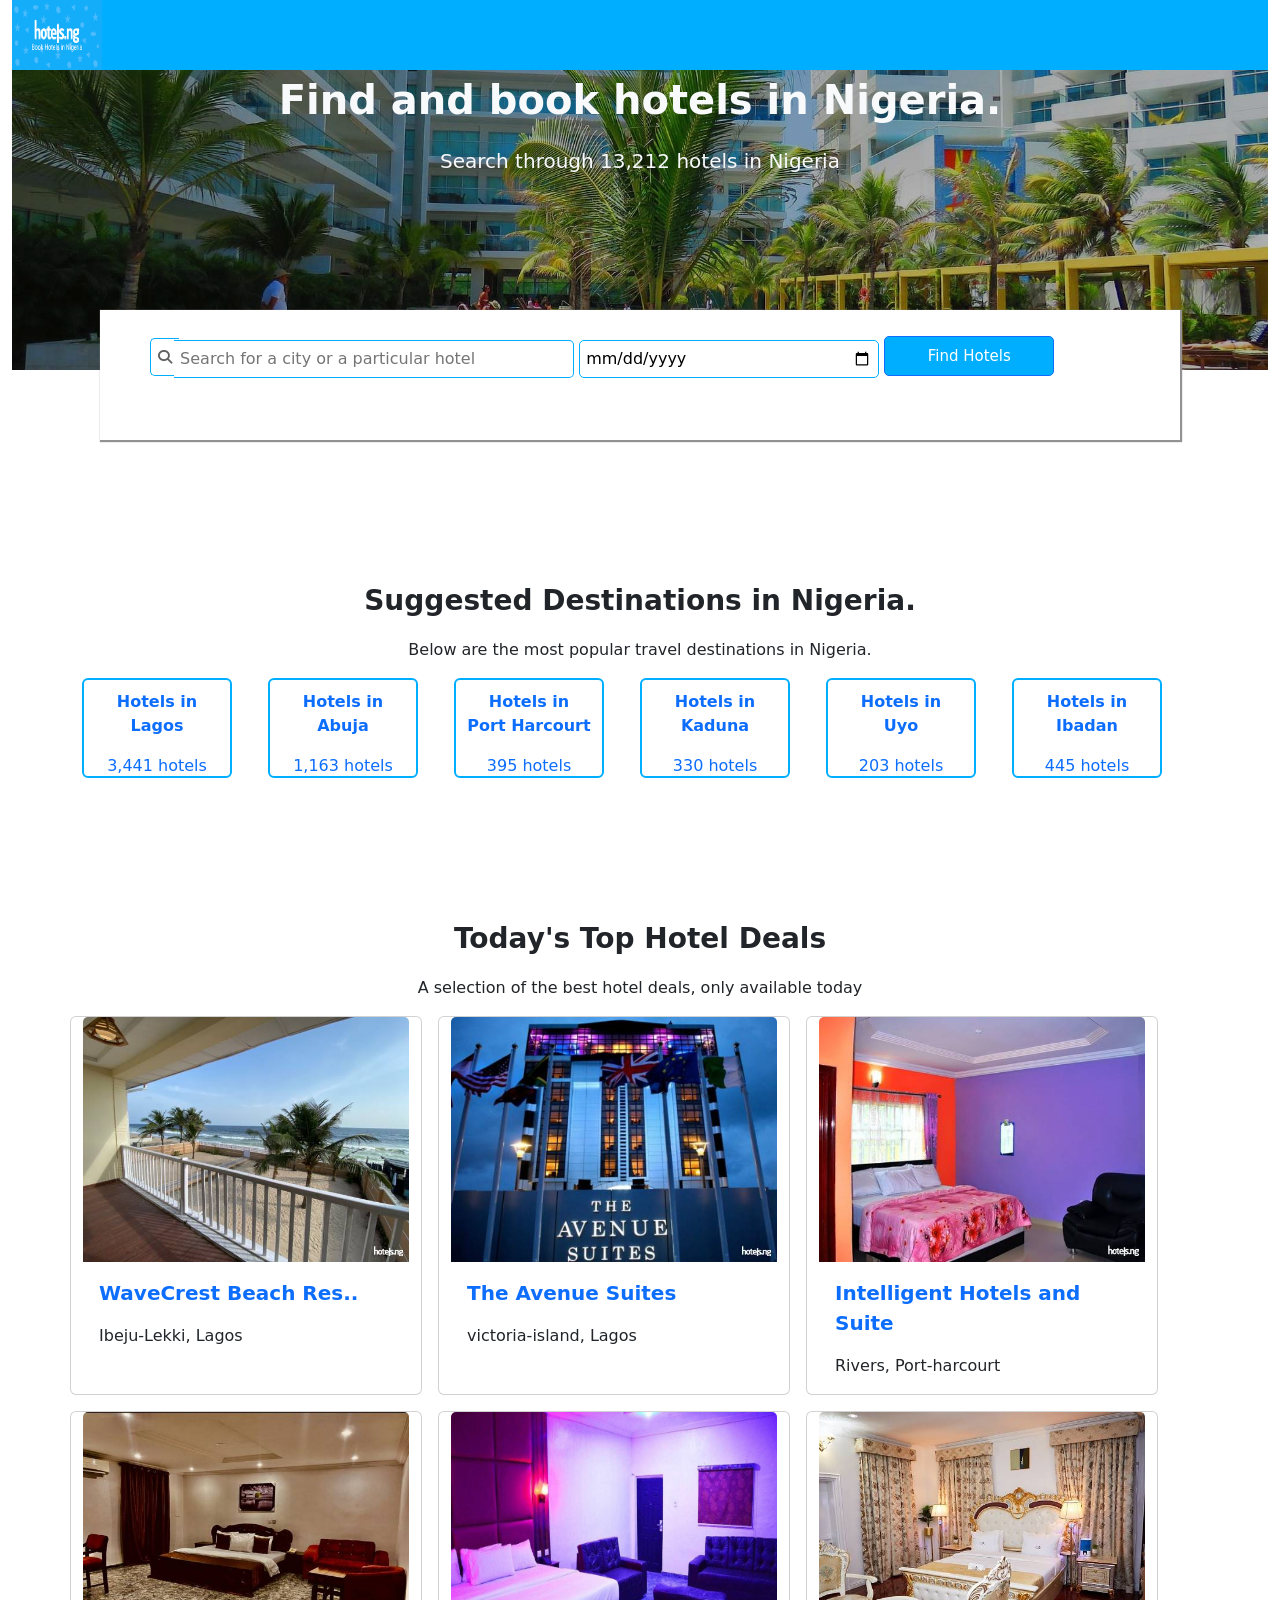
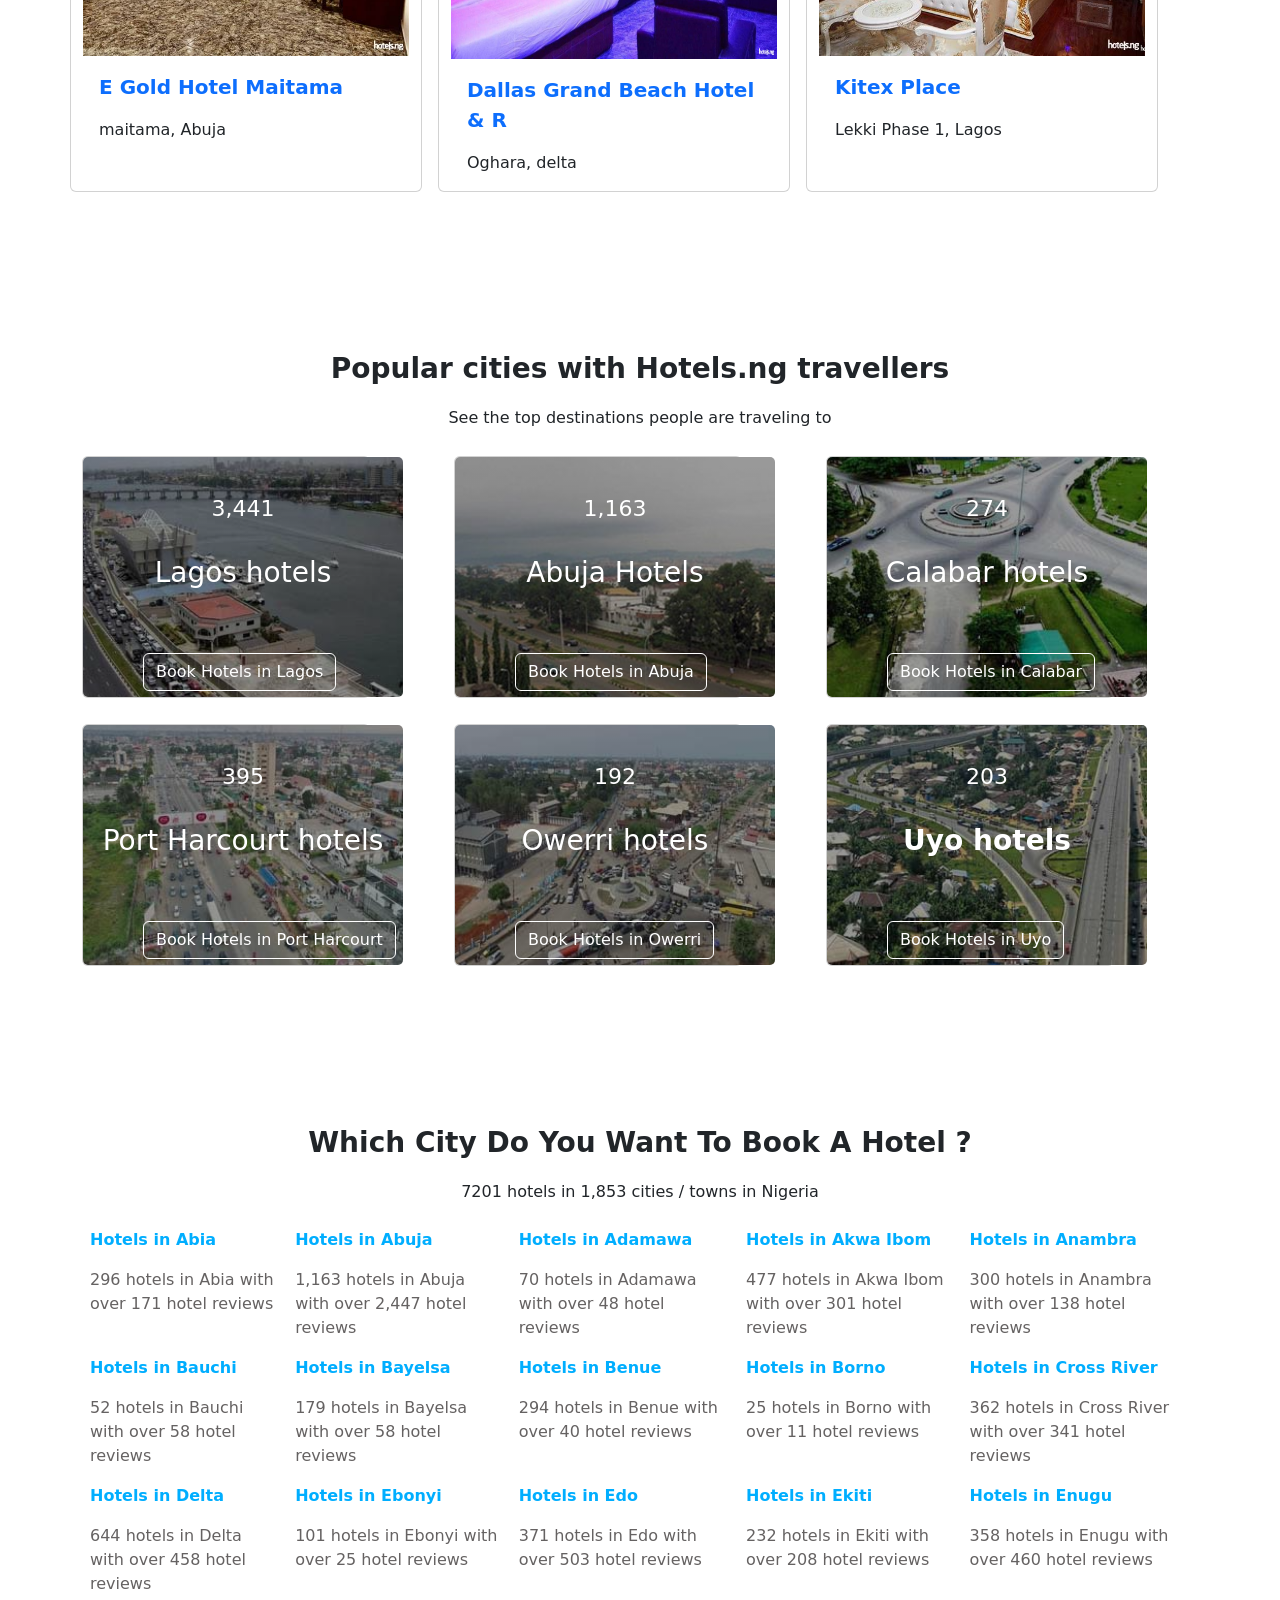
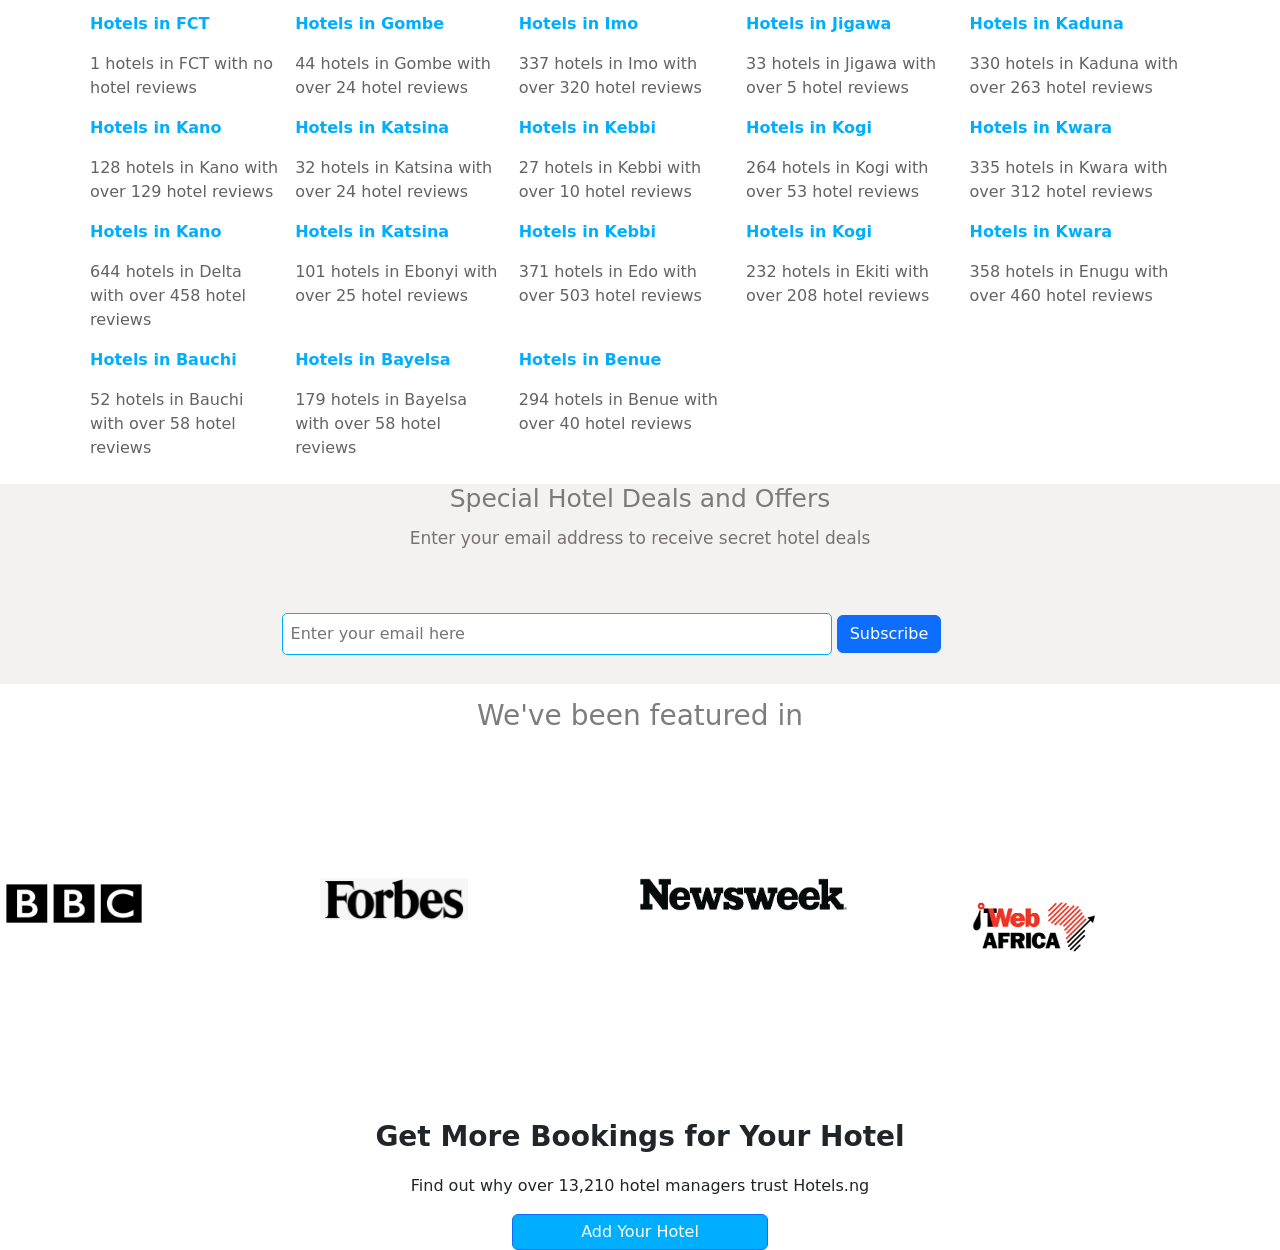
==== index.html @ e6b62a47 "change" ====
<!DOCTYPE html>
<html lang="en">

<head>
    <meta charset="UTF-8">
    <meta name="viewport" content="width=device-width, initial-scale=1.0">
    <title>Hotel-naija</title>
    <link rel="stylesheet" href="./bookstrap/css/bootstrap.css">
    <link rel="stylesheet" href="./bookstrap/css/bootstrap.min.css">
    <link rel="stylesheet" href="./fontawesome/css/all.css">
    <link rel="stylesheet" href="./css/hotel-ng.css">
</head>
<style>
    .stage-1 {
        background: linear-gradient(rgba(0, 0, 0, 0.3), rgba(0, 0, 0, 0.3)), url('img/hotel1.jpg');
        background-position: center;
        background-size: cover;
        width: 100%;
        height: 300px;

    }


    .sixpic {
        background: linear-gradient(rgba(0, 0, 0, 0.4), rgba(0, 0, 0, 0.4)), url(img/hotel.ng7.jpg);
        background-position: center;
        background-size: cover;
        height: 240px;
        width: 320px;
        border-radius: 5px;

    }

    .sixpic1 {
        background: linear-gradient(rgba(0, 0, 0, 0.4), rgba(0, 0, 0, 0.4)), url(img/hotel.ng8.jpg);
        background-position: center;
        background-size: cover;
        height: 240px;
        width: 320px;
        border-radius: 5px;
    }

    .sixpic2 {
        background: linear-gradient(rgba(0, 0, 0, 0.4), rgba(0, 0, 0, 0.4)), url(img/hotel.ng9.jpg);
        background-position: center;
        background-size: cover;
        height: 240px;
        width: 320px;
        border-radius: 5px;
    }

    .sixpic3 {
        background: linear-gradient(rgba(0, 0, 0, 0.4), rgba(0, 0, 0, 0.4)), url(img/hotel.ng10.jpg);
        background-position: center;
        background-size: cover;
        height: 240px;
        width: 320px;
        border-radius: 5px;
    }

    .sixpic4 {
        background: linear-gradient(rgba(0, 0, 0, 0.4), rgba(0, 0, 0, 0.4)), url(img/hotel.ng11.jpg);
        background-position: center;
        background-size: cover;
        height: 240px;
        width: 320px;
        border-radius: 5px;
    }

    .sixpic5 {
        background: linear-gradient(rgba(0, 0, 0, 0.4), rgba(0, 0, 0, 0.4)), url(img/hotel.ng12.jpg);
        background-position: center;
        background-size: cover;
        height: 240px;
        width: 320px;
        border-radius: 5px;

    }

    header {
        display: flex;
        justify-content: space-between;
        align-content: center;
        /* align-items: center; */
        background: #00AEFF;
        height: 70px;
        padding: 0;
    }

    .logo-section {
        display: inline-flex;
        align-items: center;
        justify-content: space-between;
        gap: 630px;
    }

    .logo-whatsapp ul li {

        list-style: none;
        
        
    }


    /* .horrizotal-line {
        border-bottom: 4px solid #00AEFF;
        width: 40px;
        margin-bottom: 20px;
        margin-left: 530px;
    }
    .horrizotal-line1{
        border-bottom: 4px solid #00AEFF;
        width: 40px;
        margin-bottom: 20px;
        margin-left: 580px; 
    }
     */
</style>

<body>
    <div class="container-fluid">
        <header>
            <div class="logo-section">
                <div class="logo">
                    <img src="img/hotel-ng-logo1.png" alt="" width="90px" height="70px">
                </div>

                <!-- <div class="logo-whatsapp">
                    <ul>
                        <li><a href="https://api.whatsapp.com"><i
                                    class="fa-brands fa-whatsapp fa-2x" style="color: #0d7f05;"></i></a></li>
                    </ul>
                </div> -->

            </div>


        </header>

        <section class="page1">

            <div class="stage-1">

                <p class="fs-1 text-center text-light fw-bold">Find and book hotels in Nigeria.</p>
                <p class="fs-5 text-center text-light">Search through 13,212 hotels in Nigeria</p>


            </div>





    </div>

    <div class="cover-form">
        <form action="">
            <button class="btn btn-light btn-sm"><i class="fa fa-search" style="color: #626060;"></i></button>
            <input type="text" name="Search for a city or a particular hotel" placeholder="Search for a city or a particular hotel" title="please fill out this field">
            <input type="date" value="calender">
            <button class="btn btn-primary btn-lg prime">Find Hotels</button>


        </form>
    </div>
    <div class="container">

        <p class="fs-3 text-center text-lg pt fw-bold">Suggested Destinations in Nigeria.</p>
        <p class="text-center text-sm ">Below are the most popular travel destinations in Nigeria.</p>
        <div class="horrizotal-line"></div>
        <div class="row">
            <div class="col-md-2">
                <button type="button" class="btn btn-outline-primary bit-box">
                    <p class="fw-bold">Hotels in<br>
                        Lagos</p>
                    <p class="">3,441 hotels</p>
                </button>
            </div>


            <div class="col-md-2">
                <button type="button" class="btn btn-outline-primary bit-box">
                    <p class="fw-bold">Hotels in<br>
                        Abuja</p>
                    1,163 hotels
                </button>
            </div>



            <div class="col-md-2">
                <a href="https://www.facebook.com" target="_blank">
                    <button type="button" class="btn btn-outline-primary bit-box">
                        <p class="fw-bold">Hotels in<br>
                            Port Harcourt</p>395 hotels
                    </button>
                </a>
            </div>




            <div class="col-md-2">
                <button type="button" class="btn btn-outline-primary bit-box">
                    <p class="fw-bold">Hotels in<br>
                        Kaduna</p>330 hotels
                </button>
            </div>



            <div class="col-md-2">
                <button type="button" class="btn btn-outline-primary bit-box">
                    <p class="fw-bold">Hotels in<br>
                        Uyo</p>203 hotels
                </button>
            </div>



            <div class="col-md-2">
                <button type="button" class="btn btn-outline-primary bit-box">
                    <p class="fw-bold">Hotels in<br>
                        Ibadan</p>445 hotels
                </button>
            </div>
        </div>

        <p class="fs-3 text-center text-lg pt fw-bold">Today's Top Hotel Deals</p>
        <p class="text-center text-sm ">A selection of the best hotel deals, only available today</p>

        <div class="horrizotal-line"></div>
        <div class="row">
            <div class="card" style="width: 22rem;">
                <img src="img/hotel.ng1.jpg" class="card-img-top" alt="...">
                <div class="card-body">
                    <p class="fs-5 card-text text-primary fw-bold">WaveCrest Beach Res..</p>
                    <p class=" card-text">Ibeju-Lekki, Lagos</p>
                </div>
            </div>

            <div class="card" style="width: 22rem;">
                <img src="img/hotel.ng2.jpg" class="card-img-top" alt="...">
                <div class="card-body">
                    <p class="fs-5 card-text text-primary fw-bold">The Avenue Suites</p>
                    <p class=" card-text">victoria-island, Lagos</p>
                </div>
            </div>

            <div class="card" style="width: 22rem;">
                <img src="img/hotel.ng3.jpg" class="card-img-top" alt="...">
                <div class="card-body">
                    <p class="fs-5 card-text text-primary fw-bold">Intelligent Hotels and Suite</p>
                    <p class=" card-text">Rivers, Port-harcourt</p>
                </div>
            </div>

            <div class="card" style="width: 22rem;">
                <img src="img/hotel.ng4.jpg" class="card-img-top" alt="...">
                <div class="card-body">
                    <p class="fs-5 card-text text-primary fw-bold">E Gold Hotel Maitama</p>
                    <p class=" card-text">maitama, Abuja</p>
                </div>
            </div>

            <div class="card" style="width: 22rem;">
                <img src="img/hotel.ng5.jpg" class="card-img-top" alt="..." height="247px">
                <div class="card-body">
                    <p class="fs-5 card-text text-primary fw-bold">Dallas Grand Beach Hotel & R</p>
                    <p class=" card-text">Oghara, delta</p>
                </div>
            </div>

            <div class="card" style="width: 22rem;">
                <img src="img/hotel.ng6.jpg" class="card-img-top" alt="...">
                <div class="card-body">
                    <p class="fs-5 card-text text-primary fw-bold">Kitex Place</p>
                    <p class=" card-text">Lekki Phase 1, Lagos</p>
                </div>
            </div>
        </div>
    </div>
    <p class="fs-3 text-center text-lg pt fw-bold">Popular cities with Hotels.ng travellers</p>
    <p class="text-center text-sm">See the top destinations people are traveling to </p>

    <div class="horrizotal-line1"></div>
    <div class="container">
        <div class="row">


            <div class="col-md-4">
                <div class="card" style="width: 18rem;">
                    <div class="sixpic">
                        <p class="inside-text">3,441</p>
                        <h3 class="text-header">Lagos hotels</h3>
                        <button type="button" class="btn btn-outline-primary pattern-btn">Book Hotels in Lagos</button>
                    </div>

                </div>
            </div>
            <div class="col-md-4">
                <div class="card" style="width: 18rem;">
                    <div class="sixpic1">
                        <p class="inside-text">1,163</p>
                        <h3 class="text-header">Abuja Hotels</h3>
                        <button type="button" class="btn btn-outline-primary pattern-btn">Book Hotels in Abuja</button>
                    </div>

                </div>
            </div>
            <div class="col-md-4">
                <div class="card" style="width: 18rem;">
                    <div class="sixpic2">
                        <p class="inside-text">274</p>
                        <h3 class="text-header">Calabar hotels</h3>
                        <button type="button" class="btn btn-outline-primary pattern-btn">Book Hotels in
                            Calabar</button>
                    </div>
                </div>
            </div>




            <div class="col-md-4">
                <div class="card" style="width: 18rem;">
                    <div class="sixpic3">
                        <p class="inside-text">395</p>
                        <h3 class="text-header">Port Harcourt hotels</h3>
                        <button type="button" class="btn btn-outline-primary pattern-btn">Book Hotels in Port
                            Harcourt</button>
                    </div>
                </div>
            </div>

            <div class="col-md-4">
                <div class="card" style="width: 18rem;">
                    <div class="sixpic4">
                        <p class="inside-text">192</p>
                        <h3 class="text-header">Owerri hotels</h3>
                        <button type="button" class="btn btn-outline-primary pattern-btn">Book Hotels in Owerri</button>
                    </div>
                </div>
            </div>

            <div class="col-md-4">
                <div class="card" style="width: 18rem;">
                    <div class="sixpic5">
                        <p class="inside-text">203</p>
                        <h3 class="text-header"><strong> Uyo hotels</strong></h3>
                        <button type="button" class="btn btn-outline-primary pattern-btn">Book Hotels in Uyo</button>
                    </div>

                </div>
            </div>
        </div>

        <p class="fs-3 text-center text-lg pt fw-bold">Which City Do You Want To Book A Hotel ?</p>
        <p class="text-center text-sm ">7201 hotels in 1,853 cities / towns in Nigeria</p>
        <div class="horrizotal-line"></div> 


        <div class="table-responsive">
            <table class="table table-bordered table-secondary table-hover">
                <thead>
                    <th>Hotels in Abia</th>
                    <th>Hotels in Abuja</th>
                    <th>Hotels in Adamawa</th>
                    <th>Hotels in Akwa Ibom</th>
                    <th>Hotels in Anambra</th>

                </thead>

                <tbody>
                    <tr>
                        <td>296 hotels in Abia with over 171 hotel reviews</td>
                        <td>1,163 hotels in Abuja with over 2,447 hotel reviews</td>
                        <td>70 hotels in Adamawa with over 48 hotel reviews</td>
                        <td>477 hotels in Akwa Ibom with over 301 hotel reviews</td>
                        <td>300 hotels in Anambra with over 138 hotel reviews</td>




                        <thead>
                            <th>Hotels in Bauchi</th>
                            <th>Hotels in Bayelsa</th>
                            <th>Hotels in Benue</th>
                            <th>Hotels in Borno</th>
                            <th>Hotels in Cross River</th>

                        </thead>

                <tbody>
                    <tr>
                        <td>52 hotels in Bauchi with over 58 hotel reviews</td>
                        <td>179 hotels in Bayelsa with over 58 hotel reviews</td>
                        <td>294 hotels in Benue with over 40 hotel reviews</td>
                        <td>25 hotels in Borno with over 11 hotel reviews</td>
                        <td>362 hotels in Cross River with over 341 hotel reviews</td>



                        <thead>
                            <th>Hotels in Delta</th>
                            <th>Hotels in Ebonyi</th>
                            <th>Hotels in Edo</th>
                            <th>Hotels in Ekiti</th>
                            <th>Hotels in Enugu</th>

                        </thead>

                <tbody>
                    <tr>
                        <td>644 hotels in Delta with over 458 hotel reviews</td>
                        <td>101 hotels in Ebonyi with over 25 hotel reviews</td>
                        <td>371 hotels in Edo with over 503 hotel reviews</td>
                        <td>232 hotels in Ekiti with over 208 hotel reviews</td>
                        <td>358 hotels in Enugu with over 460 hotel reviews</td>


                        <thead>
                            <th>Hotels in FCT</th>
                            <th>Hotels in Gombe</th>
                            <th>Hotels in Imo</th>
                            <th>Hotels in Jigawa</th>
                            <th>Hotels in Kaduna</th>

                        </thead>

                <tbody>
                    <tr>
                        <td>1 hotels in FCT with no hotel reviews</td>
                        <td>44 hotels in Gombe with over 24 hotel reviews</td>
                        <td>337 hotels in Imo with over 320 hotel reviews</td>
                        <td>33 hotels in Jigawa with over 5 hotel reviews</td>
                        <td>330 hotels in Kaduna with over 263 hotel reviews</td>


                        <thead>
                            <th>Hotels in Kano</th>
                            <th>Hotels in Katsina</th>
                            <th>Hotels in Kebbi</th>
                            <th>Hotels in Kogi</th>
                            <th>Hotels in Kwara</th>

                        </thead>

                <tbody>
                    <tr>
                        <td>128 hotels in Kano with over 129 hotel reviews</td>
                        <td>32 hotels in Katsina with over 24 hotel reviews</td>
                        <td>27 hotels in Kebbi with over 10 hotel reviews</td>
                        <td>264 hotels in Kogi with over 53 hotel reviews</td>
                        <td>335 hotels in Kwara with over 312 hotel reviews</td>


                        <thead>
                            <th>Hotels in Kano</th>
                            <th>Hotels in Katsina</th>
                            <th>Hotels in Kebbi</th>
                            <th>Hotels in Kogi</th>
                            <th>Hotels in Kwara</th>

                        </thead>

                <tbody>
                    <tr>
                        <td>644 hotels in Delta with over 458 hotel reviews</td>
                        <td>101 hotels in Ebonyi with over 25 hotel reviews</td>
                        <td>371 hotels in Edo with over 503 hotel reviews</td>
                        <td>232 hotels in Ekiti with over 208 hotel reviews</td>
                        <td>358 hotels in Enugu with over 460 hotel reviews</td>




                        <thead>
                            <th>Hotels in Bauchi</th>
                            <th>Hotels in Bayelsa</th>
                            <th>Hotels in Benue</th>


                        </thead>

                <tbody>
                    <tr>
                        <td>52 hotels in Bauchi with over 58 hotel reviews</td>
                        <td>179 hotels in Bayelsa with over 58 hotel reviews</td>
                        <td>294 hotels in Benue with over 40 hotel reviews</td>

            </table>



        </div>

    </div>

    <div class="form-pattern">
        <h4 class="for-path">Special Hotel Deals and Offers</h4>
        <h6 class="after-path">Enter your email address to receive secret hotel deals</h6>
        <form action="">
            <div class="form-form">
                <input type="email" name="email" placeholder="Enter your email here">
                <button class="btn btn-primary">Subscribe</button>
            </div>
        </form>
    </div>
    
        <h3>We've been featured in</h3>
        <div class="horrizotal-line1"></div>
        <div class="row pic-wrap">

        <div class="col-md-3">
            <img src="img/bbc.png" alt="" width="50%">
        </div>


        <div class="col-md-3">
            <img src="img/forbe.png" alt="" width="50%">
        </div>


        <div class="col-md-3">
            <img src="img/newsweek.png" alt="" width="70%">
        </div>


        <div class="col-md-3">
            <img src="img/itweb africa.png" alt="" width="50%" class="itweb">
        </div>


    </div>

    <p class="fs-3 text-center text-lg pt fw-bold">Get More Bookings for Your Hotel</p>
    <p class="text-center text-sm ">Find out why over 13,210 hotel managers trust Hotels.ng</p>
    <button class="btn btn-primary btn-butt">Add Your Hotel</button>
    </div>

    </section>
    </div>
</body>

</html>
---- css/hotel-ng.css ----
*{
    margin: 0;
    padding: 0;
    box-sizing: border-box;
}
body{
    width: 100%;
}

.stage-1 {
    background: linear-gradient(rgba(0, 0, 0, 0.3), rgba(0, 0, 0, 0.3)), url('img/hotel1.jpg');
    background-position: center;
    background-size: cover;
    width: 100%;
    height: 300px;

}

.cover-form {
    background: white;
    position: sticky;
  
    /* position: -webkit-sticky; */
    top: 0;
    margin: 0 auto;
    margin-top:-60px;
    width: 1080px;
    height: 130px;
    box-shadow: 1px 1px 1px 1px rgb(147, 145, 145);
    z-index: 1;
  
}


input[type=text] {
    padding: 6px;
    width: 400px;
    /* border: 0px 1px 0 1px solid black; */
    outline: #00AEFF;
    ;
    margin-top: 30px;
    border-radius: 0px 5px 5px 0px;
    margin-left: -10px;
    border: 1px solid #00AEFF;
    border-left: none;


}

input[type=date] {
    padding: 6px;
    width: 300px;
    border: 1px solid #00AEFF;
    border-radius: 5px;

}

input[type=date]:focus {
    border-color: #00AEFF;
    outline: blue;
}

input:focus {
    border-color: #00AEFF;
    

}


.btn-light {
    padding: 7px;
    height: 37.5px;
    margin-left: 50px;
    margin-bottom: 5px;
    border: 1px solid #00AEFF;
    border-right: none;
    background: white;
    border-radius: 5px 0px 0px 5px;

}

.btn-light:focus {
    outline: #00AEFF;
    border-color: #00AEFF;
    ;
}

.prime {
    padding: 8px 12px;
    width: 170px;
    height: 40px;
    font-size: 15px;
    border-radius: 5px;
    background: #00AEFF;
    /* border: none; */
    margin-bottom: 7px;
}

.row {
    /* margin-top: 90px; */
    width: 100%;

}

.pt {
    margin-top: 140px;
   
    
}



.underline hr {

    border-bottom: 2px solid #00AEFF;
    width: 10px;


}

.bit-box {
    padding: 10px;
    width: 150px;
    height: 100px;
    border: 2px solid #00AEFF;
    ;
}

.card {
    justify-content: space-between;
    margin-bottom: 1rem;
    margin-right: 1rem;
    /* border-radius:none; */

}

.card img {
    width: 100%;
}

.card:hover {
    color: #00AEFF;
    ;
}

.card:hover img {
    opacity: 0.7;

}

.col-md-4 {
    margin-top: 10px;
   
}



hr {

    width: 1px;
    border-bottom: 2px solid #00AEFF;
    ;

}




.inside-text {
    text-align: center;
    color: white;
    font-size: 22px;
    margin-top: 35px;
    cursor: pointer;
}

.text-header {
    text-align: center;
    color: white;
    cursor: pointer;

}

.pattern-btn {
    /* display: none ; */
   
    margin-left: 60px;
    margin-top: 40px;
    border: 1px solid white;
    color: white;

}

.pic-button:hover{
    background:linear-gradient(rgba(0,0,0,0.5), rgba(0,0,0,0.5));
    width: 320px;
    /* height: 100px;  */
    /* margin-left: -2px; */
    /* padding: 20px; */
    
}

.pic-button:hover{

}

h6 {
    font-size: 14px;
    color: rgb(121, 114, 114);
}

.coverall a {
    text-decoration: none;

}

.coverall {
    margin-left: 170px;
    align-items: center;
}

/* .table{
    border: none;
    border-bottom: none;
    background: white;
} */
.table td {
    color: rgb(101, 98, 98);
    border: none;
    background: white;
    border-top: none;

}

.table tr {
    color: #00AEFF;
    border: none;
    margin-top: 50px;
    background: white;
}

.table tbody {
    background: white;
    border: none;
}

.table th {
    background: none;
    border: none;
    cursor: pointer;
}

.form-pattern {
    width: 0 1000px;
    background: rgba(237, 233, 233, 0.623);
    height: 200px;
    /* margin-bottom: 28%; */

}

.form-form input[type=email] {
    padding: 8px;
    width: 550px;
    margin-left: 22%;
    margin-top: 4%;
    outline: none;
    border: 1px solid #00AEFF;
    ;
    border-radius: 5px;
}


.for-path {
    font-size: 25px;
    text-align: center;
    color: rgb(123, 123, 123);
    margin-botton: 20px;
}

.after-path {
    text-align: center;
    line-height: 2rem;
    font-size: 17px;

}

.pic-wrap {
    margin-top: 80px;
}



.group-logoes{
  align-items: center; 
  justify-content: space-between; 
}

h3 {
    text-align: center;
    color: rgb(126, 125, 125);
    size: 25px;
    line-height: 4rem;

}

.pic-wrap hr {
    width: 10px;
    border-bottom: 2px solid #00AEFF;
    margin-left: 30%;
}

.pic-wrap img {
    margin-top: 50px;
    align-items: center;
}


.btn-butt {
    margin-left: 40%;
    padding: 5px;
    width: 20%;
    background: #00AEFF;
}






@media screen and (max-width: 480px) {
    body {
     margin: auto;
    }

    .cover-form {
        background: white;
        position: sticky;
      
        /* position: -webkit-sticky; */
        top: 0;
        margin: 0 auto;
        margin-top:-60px;
        width: 350px;
        height: 130px;
        box-shadow: 1px 1px 1px 1px rgb(147, 145, 145);
        z-index: 1;
      
    }
    
    
    input[type=text] {
        padding: 6px;
        width: 120px;
        /* border: 0px 1px 0 1px solid black; */
        outline: #00AEFF;
        ;
        margin-top: 30px;
        border-radius: 0px 5px 5px 0px;
        margin-left: -10px;
        border: 1px solid #00AEFF;
        border-left: none;
    
    
    }
    
    input[type=date] {
        padding: 6px;
        width: 120px;
        border: 1px solid #00AEFF;
        border-radius: 5px;
    
    }
    
    input[type=date]:focus {
        border-color: #00AEFF;
        outline: blue;
    }
    
    input:focus {
        border-color: #00AEFF;
        
    
    }

    .prime {
        padding: 10px;
        width: 90px;
        height: 35px;
        font-size: 12px;
        border-radius: 5px;
        background: #00AEFF;
        /* border: none; */
        margin-left: 50px;
        margin-bottom: 8px;
    }

    /* .horrizotal-line1{
        border-bottom: 4px solid #00AEFF;
        width: 40px;
        margin-bottom: 10px;
        margin-right: 10%;
       
    }

    .horrizotal-line {
        border-bottom: 4px solid #00AEFF;
        width: 40px;
        margin-bottom: 30px;
        margin-left: 10%;
    } */

    .form-form input[type=email] {
        padding: 8px;
        width: 200px;
        margin-left: 22%;
        margin-top: 4%;
        outline: none;
        border: 1px solid #00AEFF;
        ;
        border-radius: 5px;
    }
    
  }

/* .sixpic1:hover{
background-image:linear-gradient(rgba(0,0,0,0.5),rgba(0,0,0,0.5));
width: 320px;
} */
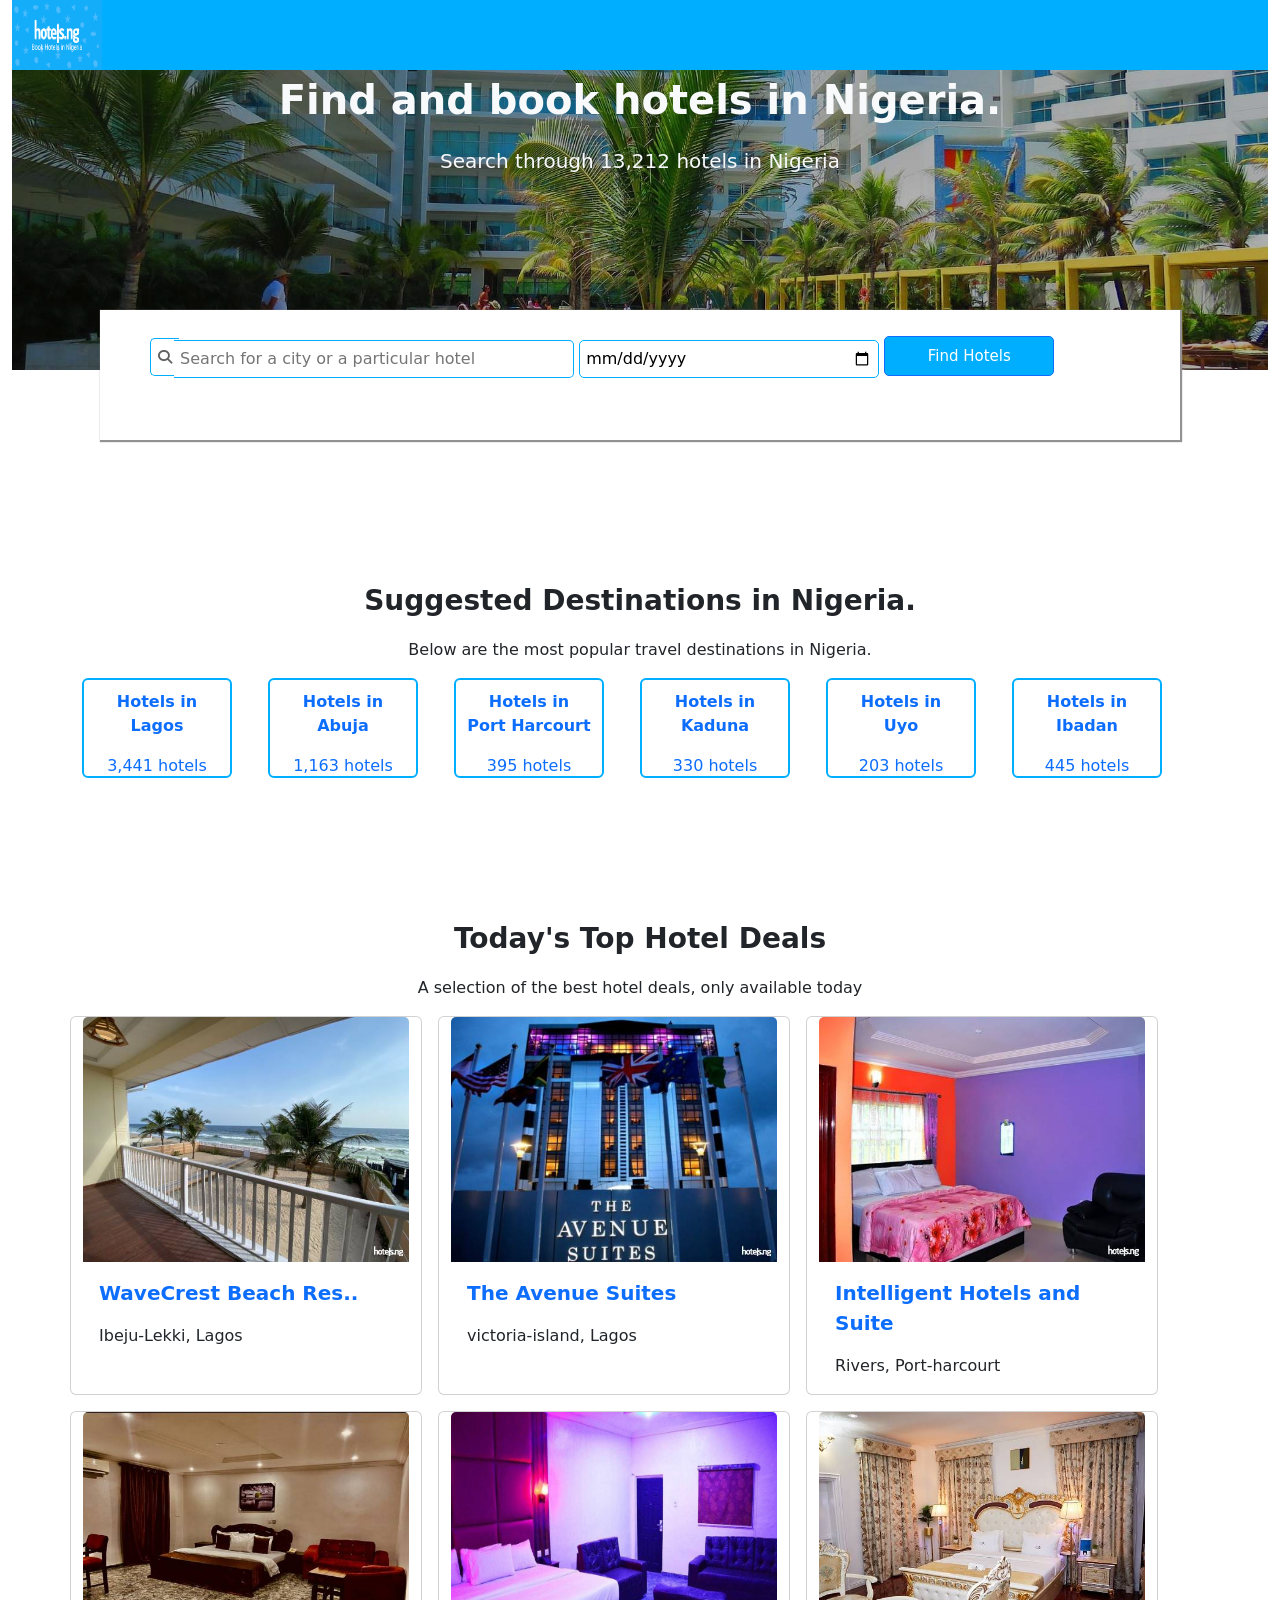
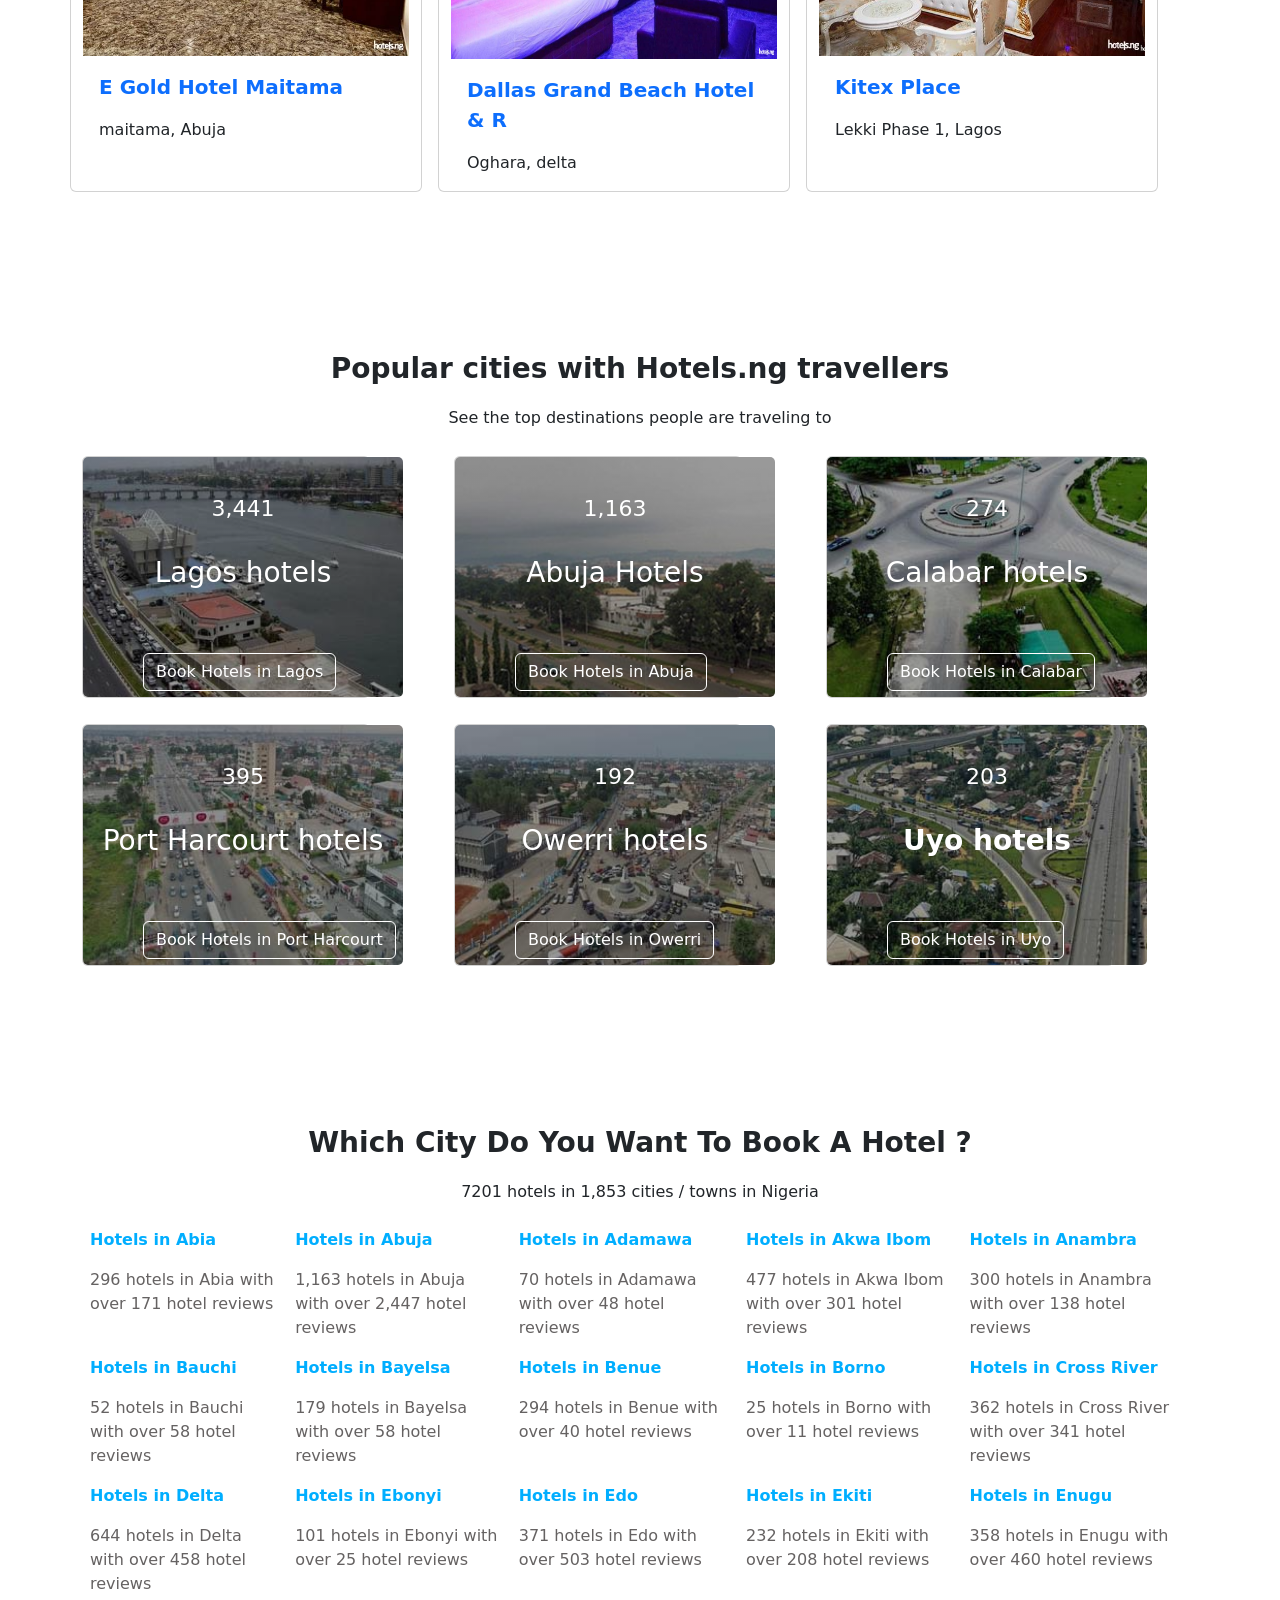
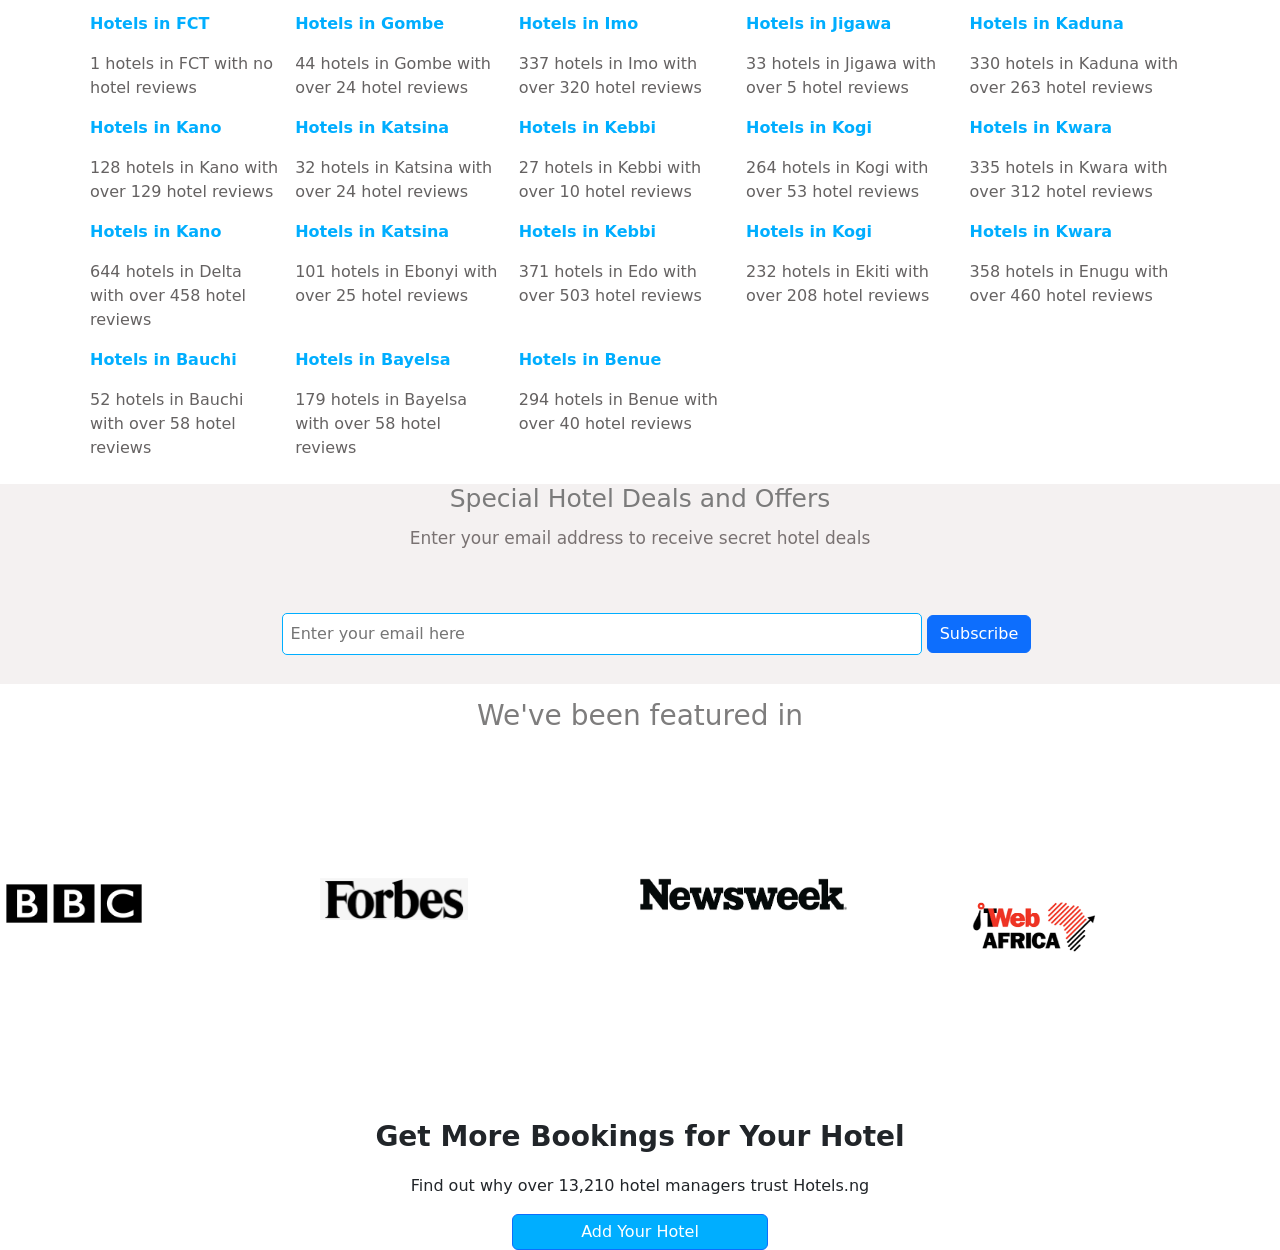
==== commit 03288f47: "addede" ====
--- a/index.html
+++ b/index.html
@@ -102,19 +102,19 @@
     }
 
 
-    /* .horrizotal-line {
+     /* .horrizotal-line {
         border-bottom: 4px solid #00AEFF;
-        width: 40px;
+        width: 5%;
         margin-bottom: 20px;
         margin-left: 530px;
-    }
+    } 
     .horrizotal-line1{
         border-bottom: 4px solid #00AEFF;
-        width: 40px;
+        width: 5%;
         margin-bottom: 20px;
         margin-left: 580px; 
-    }
-     */
+    } */
+    
 </style>
 
 <body>
--- a/css/hotel-ng.css
+++ b/css/hotel-ng.css
@@ -1,9 +1,10 @@
-*{
+* {
     margin: 0;
     padding: 0;
     box-sizing: border-box;
 }
-body{
+
+body {
     width: 100%;
 }
 
@@ -19,16 +20,16 @@
 .cover-form {
     background: white;
     position: sticky;
-  
+
     /* position: -webkit-sticky; */
     top: 0;
     margin: 0 auto;
-    margin-top:-60px;
+    margin-top: -60px;
     width: 1080px;
     height: 130px;
     box-shadow: 1px 1px 1px 1px rgb(147, 145, 145);
     z-index: 1;
-  
+
 }
 
 
@@ -62,7 +63,7 @@
 
 input:focus {
     border-color: #00AEFF;
-    
+
 
 }
 
@@ -104,8 +105,8 @@
 
 .pt {
     margin-top: 140px;
-   
-    
+
+
 }
 
 
@@ -150,7 +151,7 @@
 
 .col-md-4 {
     margin-top: 10px;
-   
+
 }
 
 
@@ -183,7 +184,7 @@
 
 .pattern-btn {
     /* display: none ; */
-   
+
     margin-left: 60px;
     margin-top: 40px;
     border: 1px solid white;
@@ -191,18 +192,16 @@
 
 }
 
-.pic-button:hover{
-    background:linear-gradient(rgba(0,0,0,0.5), rgba(0,0,0,0.5));
+.pic-button:hover {
+    background: linear-gradient(rgba(0, 0, 0, 0.5), rgba(0, 0, 0, 0.5));
     width: 320px;
     /* height: 100px;  */
     /* margin-left: -2px; */
     /* padding: 20px; */
-    
-}
-
-.pic-button:hover{
-
-}
+
+}
+
+.pic-button:hover {}
 
 h6 {
     font-size: 14px;
@@ -260,12 +259,11 @@
 
 .form-form input[type=email] {
     padding: 8px;
-    width: 550px;
+    width: 50%;
     margin-left: 22%;
     margin-top: 4%;
     outline: none;
     border: 1px solid #00AEFF;
-    ;
     border-radius: 5px;
 }
 
@@ -290,9 +288,9 @@
 
 
 
-.group-logoes{
-  align-items: center; 
-  justify-content: space-between; 
+.group-logoes {
+    align-items: center;
+    justify-content: space-between;
 }
 
 h3 {
@@ -329,25 +327,26 @@
 
 @media screen and (max-width: 480px) {
     body {
-     margin: auto;
+        margin: auto;
     }
 
     .cover-form {
         background: white;
         position: sticky;
-      
+
         /* position: -webkit-sticky; */
         top: 0;
         margin: 0 auto;
-        margin-top:-60px;
+        margin-top: -60px;
         width: 350px;
         height: 130px;
         box-shadow: 1px 1px 1px 1px rgb(147, 145, 145);
         z-index: 1;
-      
-    }
-    
-    
+
+    }
+
+
+
     input[type=text] {
         padding: 6px;
         width: 120px;
@@ -359,27 +358,27 @@
         margin-left: -10px;
         border: 1px solid #00AEFF;
         border-left: none;
-    
-    
-    }
-    
+
+
+    }
+
     input[type=date] {
         padding: 6px;
         width: 120px;
         border: 1px solid #00AEFF;
         border-radius: 5px;
-    
-    }
-    
+
+    }
+
     input[type=date]:focus {
         border-color: #00AEFF;
         outline: blue;
     }
-    
+
     input:focus {
         border-color: #00AEFF;
-        
-    
+
+
     }
 
     .prime {
@@ -394,33 +393,12 @@
         margin-bottom: 8px;
     }
 
-    /* .horrizotal-line1{
-        border-bottom: 4px solid #00AEFF;
-        width: 40px;
-        margin-bottom: 10px;
-        margin-right: 10%;
-       
-    }
-
-    .horrizotal-line {
-        border-bottom: 4px solid #00AEFF;
-        width: 40px;
-        margin-bottom: 30px;
-        margin-left: 10%;
-    } */
-
-    .form-form input[type=email] {
-        padding: 8px;
-        width: 200px;
-        margin-left: 22%;
-        margin-top: 4%;
-        outline: none;
-        border: 1px solid #00AEFF;
-        ;
-        border-radius: 5px;
-    }
-    
-  }
+
+
+   
+
+   
+}
 
 /* .sixpic1:hover{
 background-image:linear-gradient(rgba(0,0,0,0.5),rgba(0,0,0,0.5));
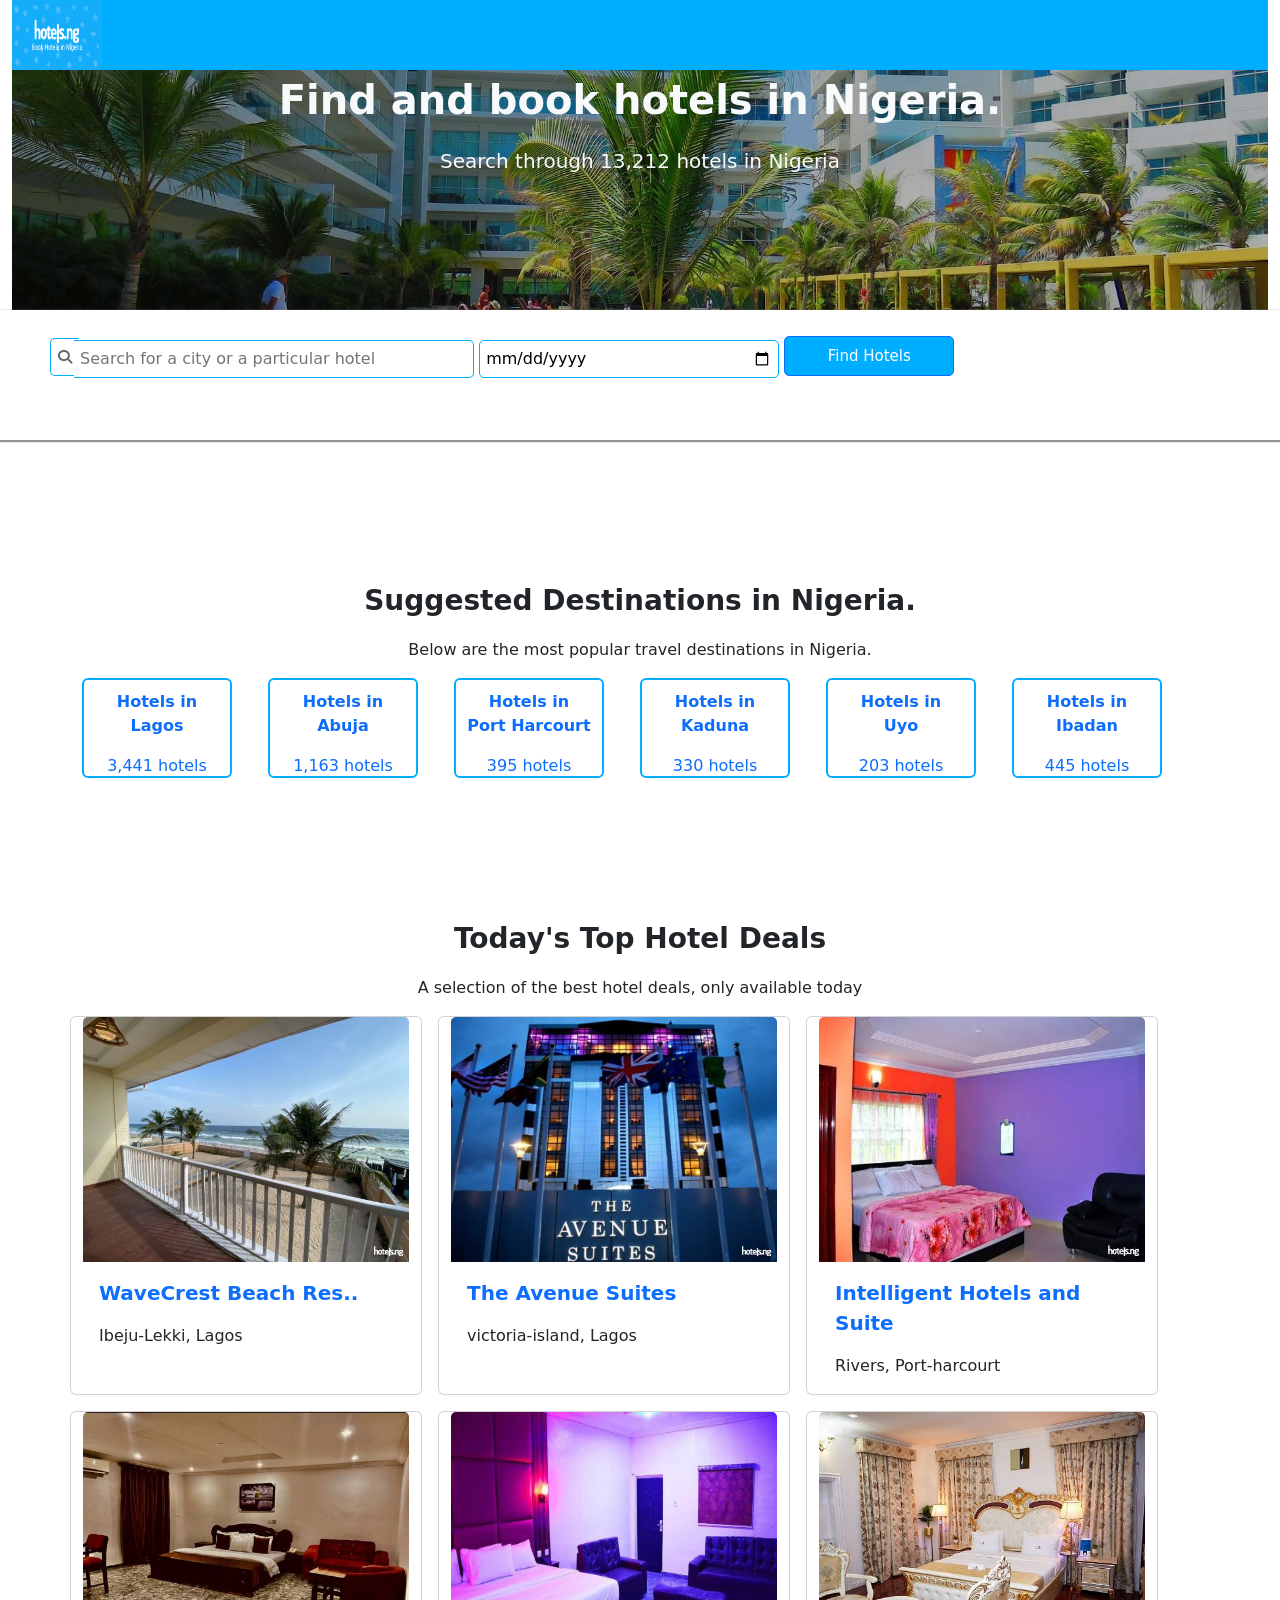
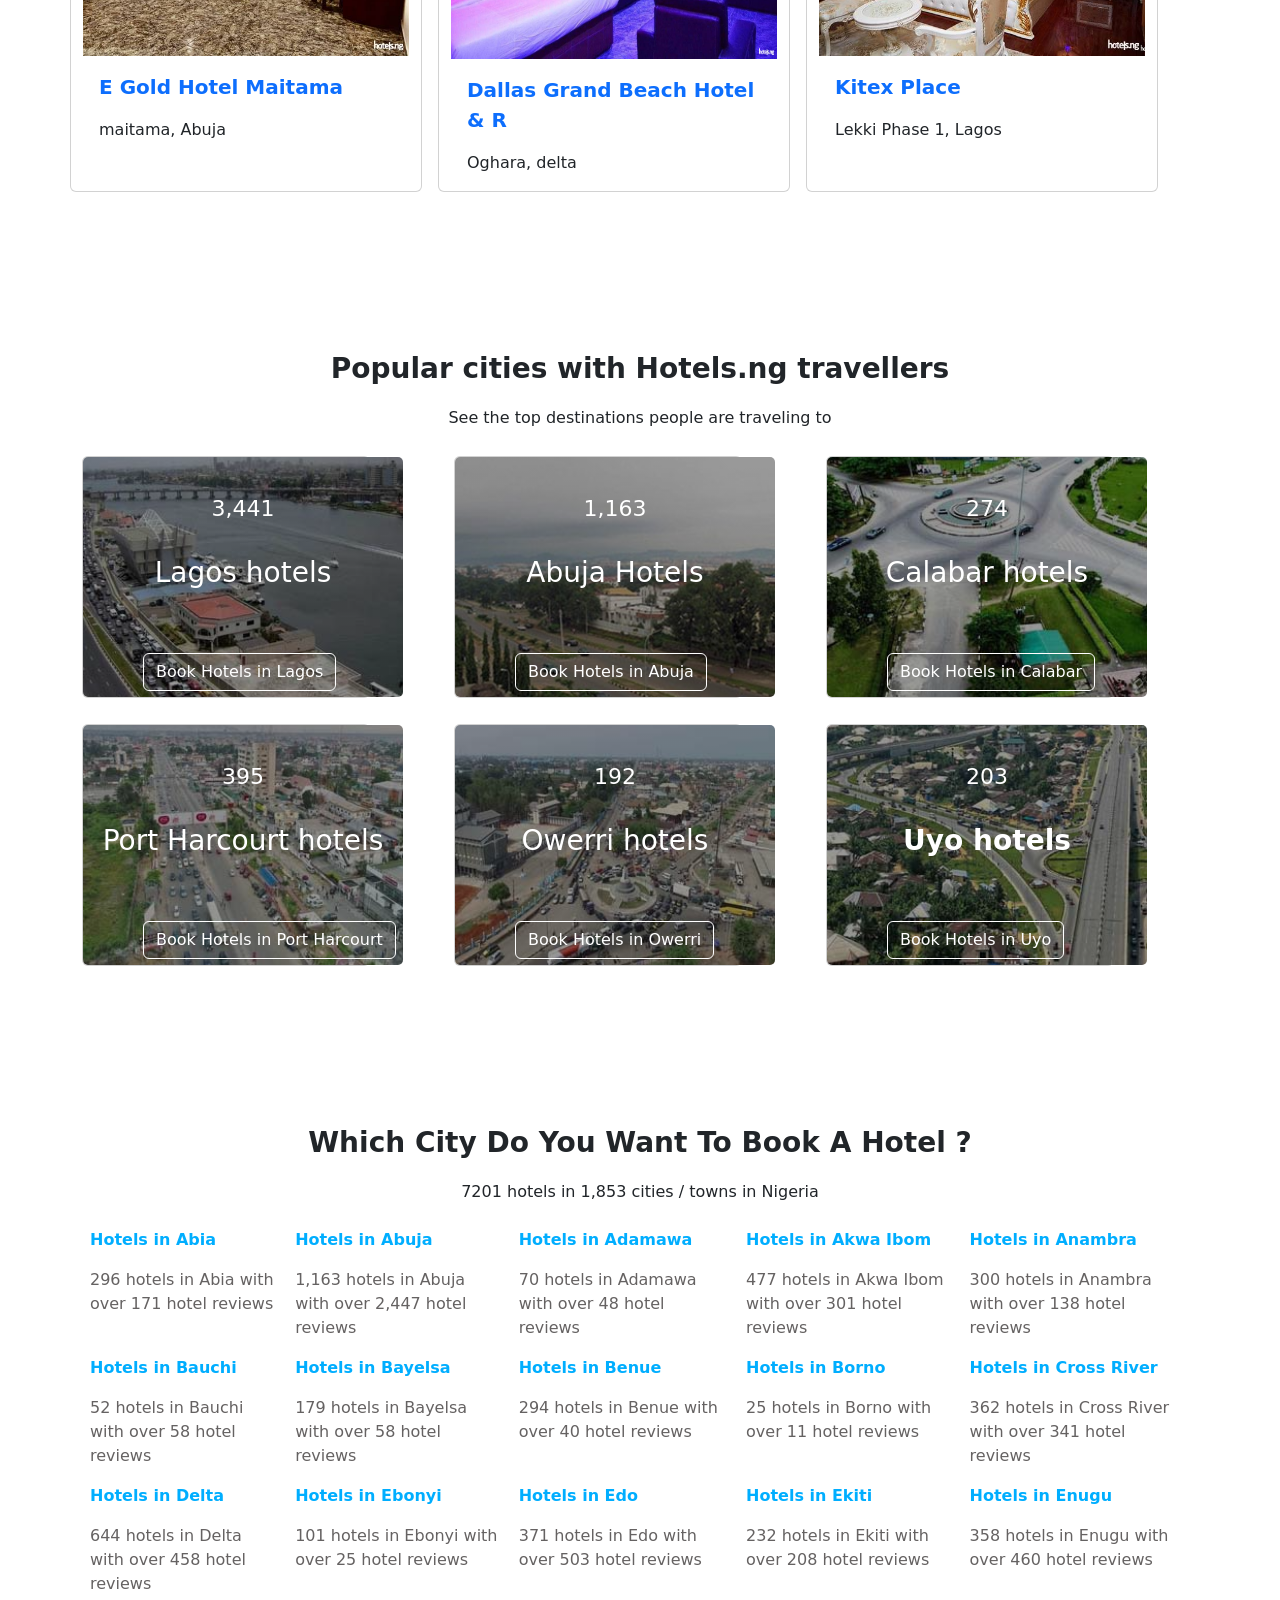
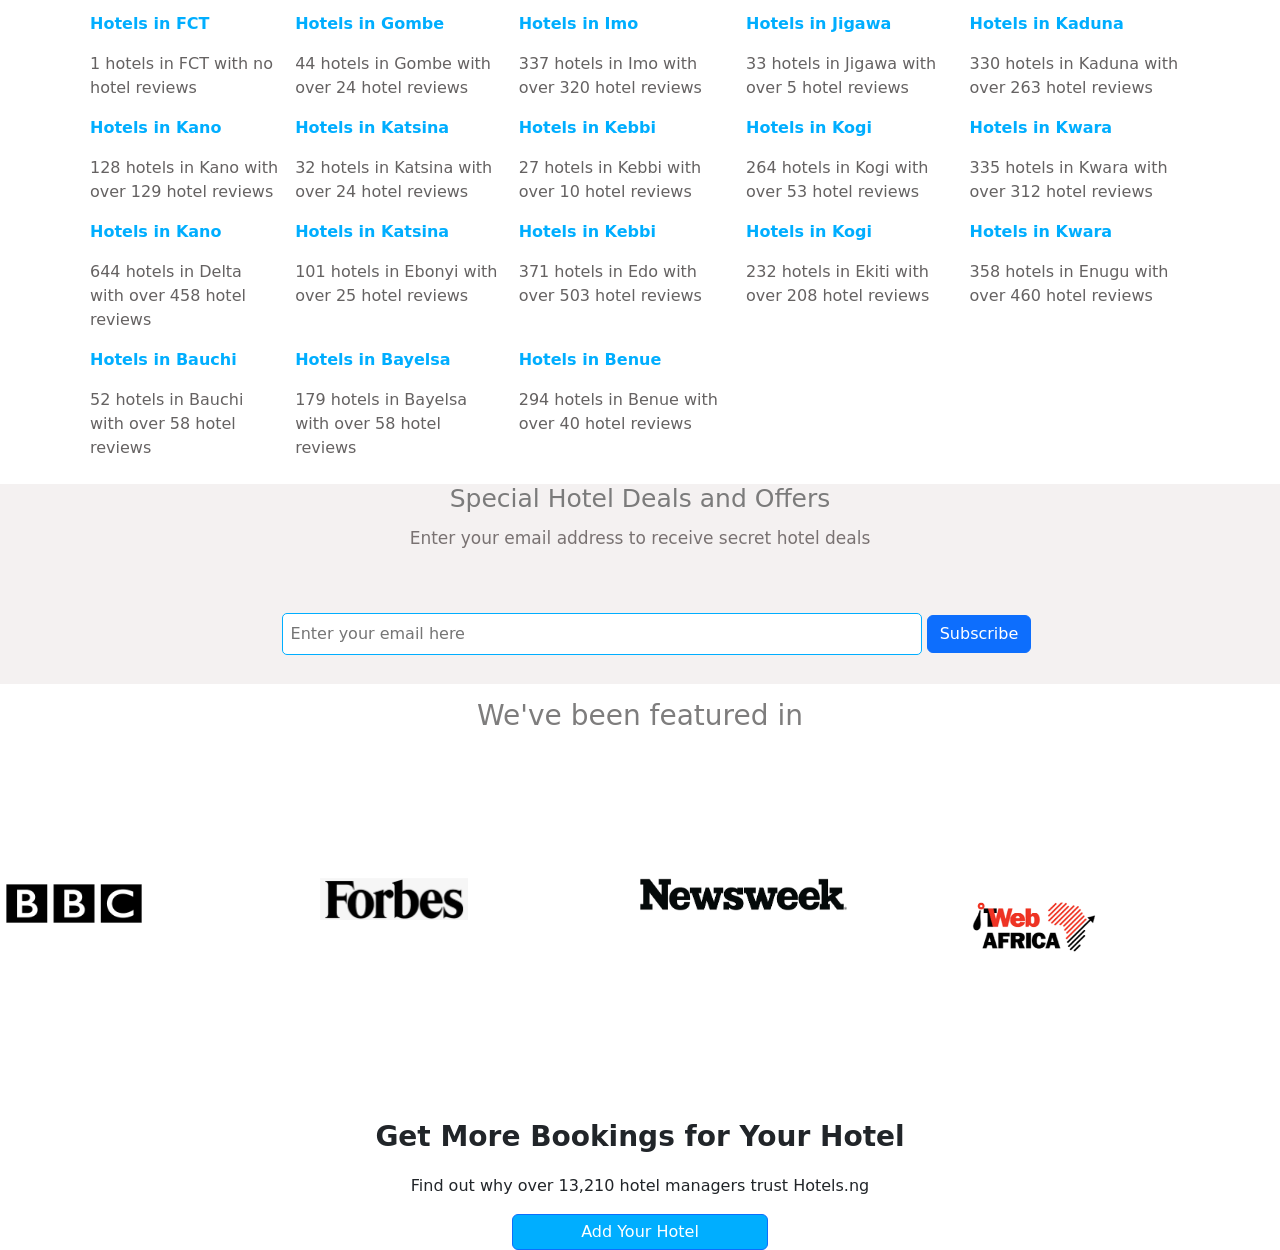
==== commit 0246cf57: "load" ====
--- a/index.html
+++ b/index.html
@@ -97,12 +97,12 @@
     .logo-whatsapp ul li {
 
         list-style: none;
-        
-        
-    }
-
-
-     /* .horrizotal-line {
+
+
+    }
+
+
+    /* .horrizotal-line {
         border-bottom: 4px solid #00AEFF;
         width: 5%;
         margin-bottom: 20px;
@@ -114,7 +114,6 @@
         margin-bottom: 20px;
         margin-left: 580px; 
     } */
-    
 </style>
 
 <body>
@@ -152,17 +151,20 @@
 
 
     </div>
+    <!-- <div class="container-fluid"> -->
 
     <div class="cover-form">
         <form action="">
             <button class="btn btn-light btn-sm"><i class="fa fa-search" style="color: #626060;"></i></button>
-            <input type="text" name="Search for a city or a particular hotel" placeholder="Search for a city or a particular hotel" title="please fill out this field">
+            <input type="text" name="Search for a city or a particular hotel"
+                placeholder="Search for a city or a particular hotel" title="please fill out this field">
             <input type="date" value="calender">
             <button class="btn btn-primary btn-lg prime">Find Hotels</button>
 
 
         </form>
     </div>
+
     <div class="container">
 
         <p class="fs-3 text-center text-lg pt fw-bold">Suggested Destinations in Nigeria.</p>
@@ -189,7 +191,7 @@
 
 
             <div class="col-md-2">
-                <a href="https://www.facebook.com" target="_blank">
+                <a href="" target="_blank">
                     <button type="button" class="btn btn-outline-primary bit-box">
                         <p class="fw-bold">Hotels in<br>
                             Port Harcourt</p>395 hotels
@@ -357,7 +359,7 @@
 
         <p class="fs-3 text-center text-lg pt fw-bold">Which City Do You Want To Book A Hotel ?</p>
         <p class="text-center text-sm ">7201 hotels in 1,853 cities / towns in Nigeria</p>
-        <div class="horrizotal-line"></div> 
+        <div class="horrizotal-line"></div>
 
 
         <div class="table-responsive">
@@ -507,10 +509,10 @@
             </div>
         </form>
     </div>
-    
-        <h3>We've been featured in</h3>
-        <div class="horrizotal-line1"></div>
-        <div class="row pic-wrap">
+
+    <h3>We've been featured in</h3>
+    <div class="horrizotal-line1"></div>
+    <div class="row pic-wrap">
 
         <div class="col-md-3">
             <img src="img/bbc.png" alt="" width="50%">
--- a/css/hotel-ng.css
+++ b/css/hotel-ng.css
@@ -20,12 +20,11 @@
 .cover-form {
     background: white;
     position: sticky;
-
     /* position: -webkit-sticky; */
     top: 0;
     margin: 0 auto;
     margin-top: -60px;
-    width: 1080px;
+    width: 100%;
     height: 130px;
     box-shadow: 1px 1px 1px 1px rgb(147, 145, 145);
     z-index: 1;
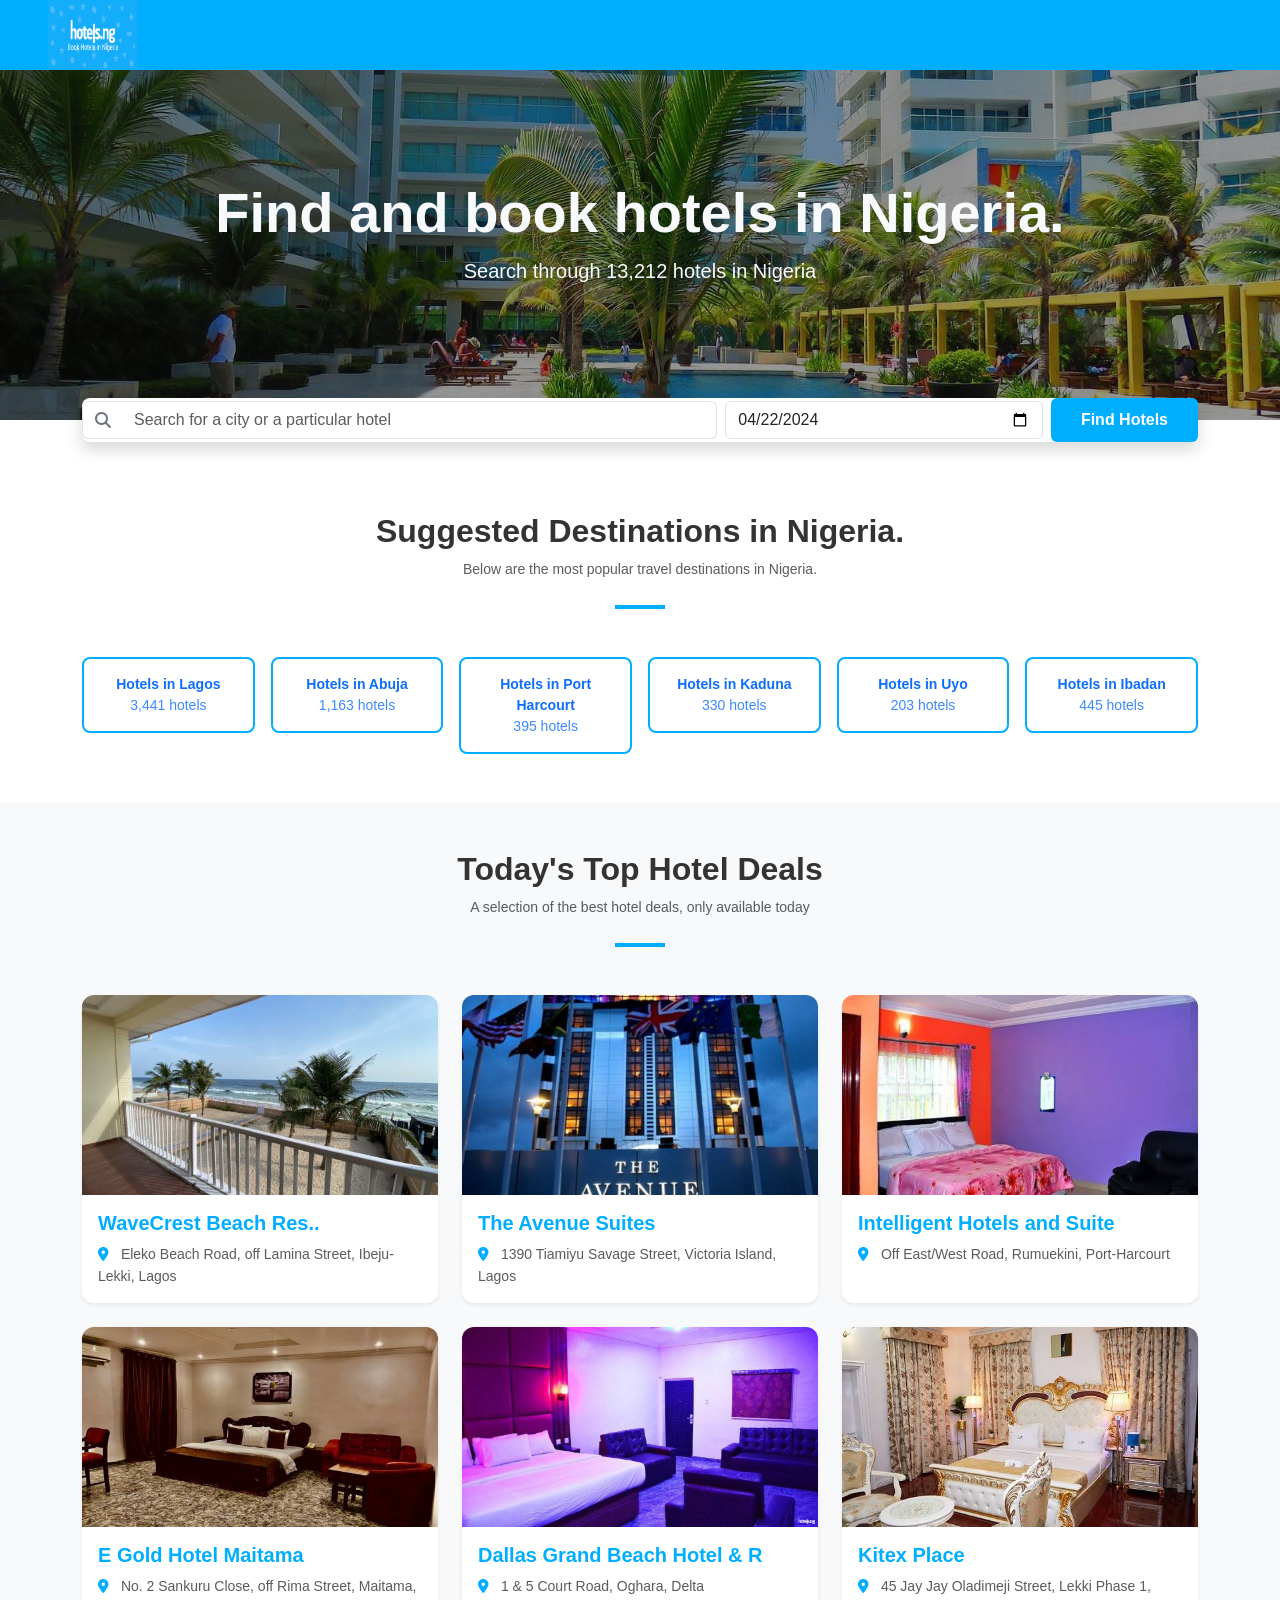
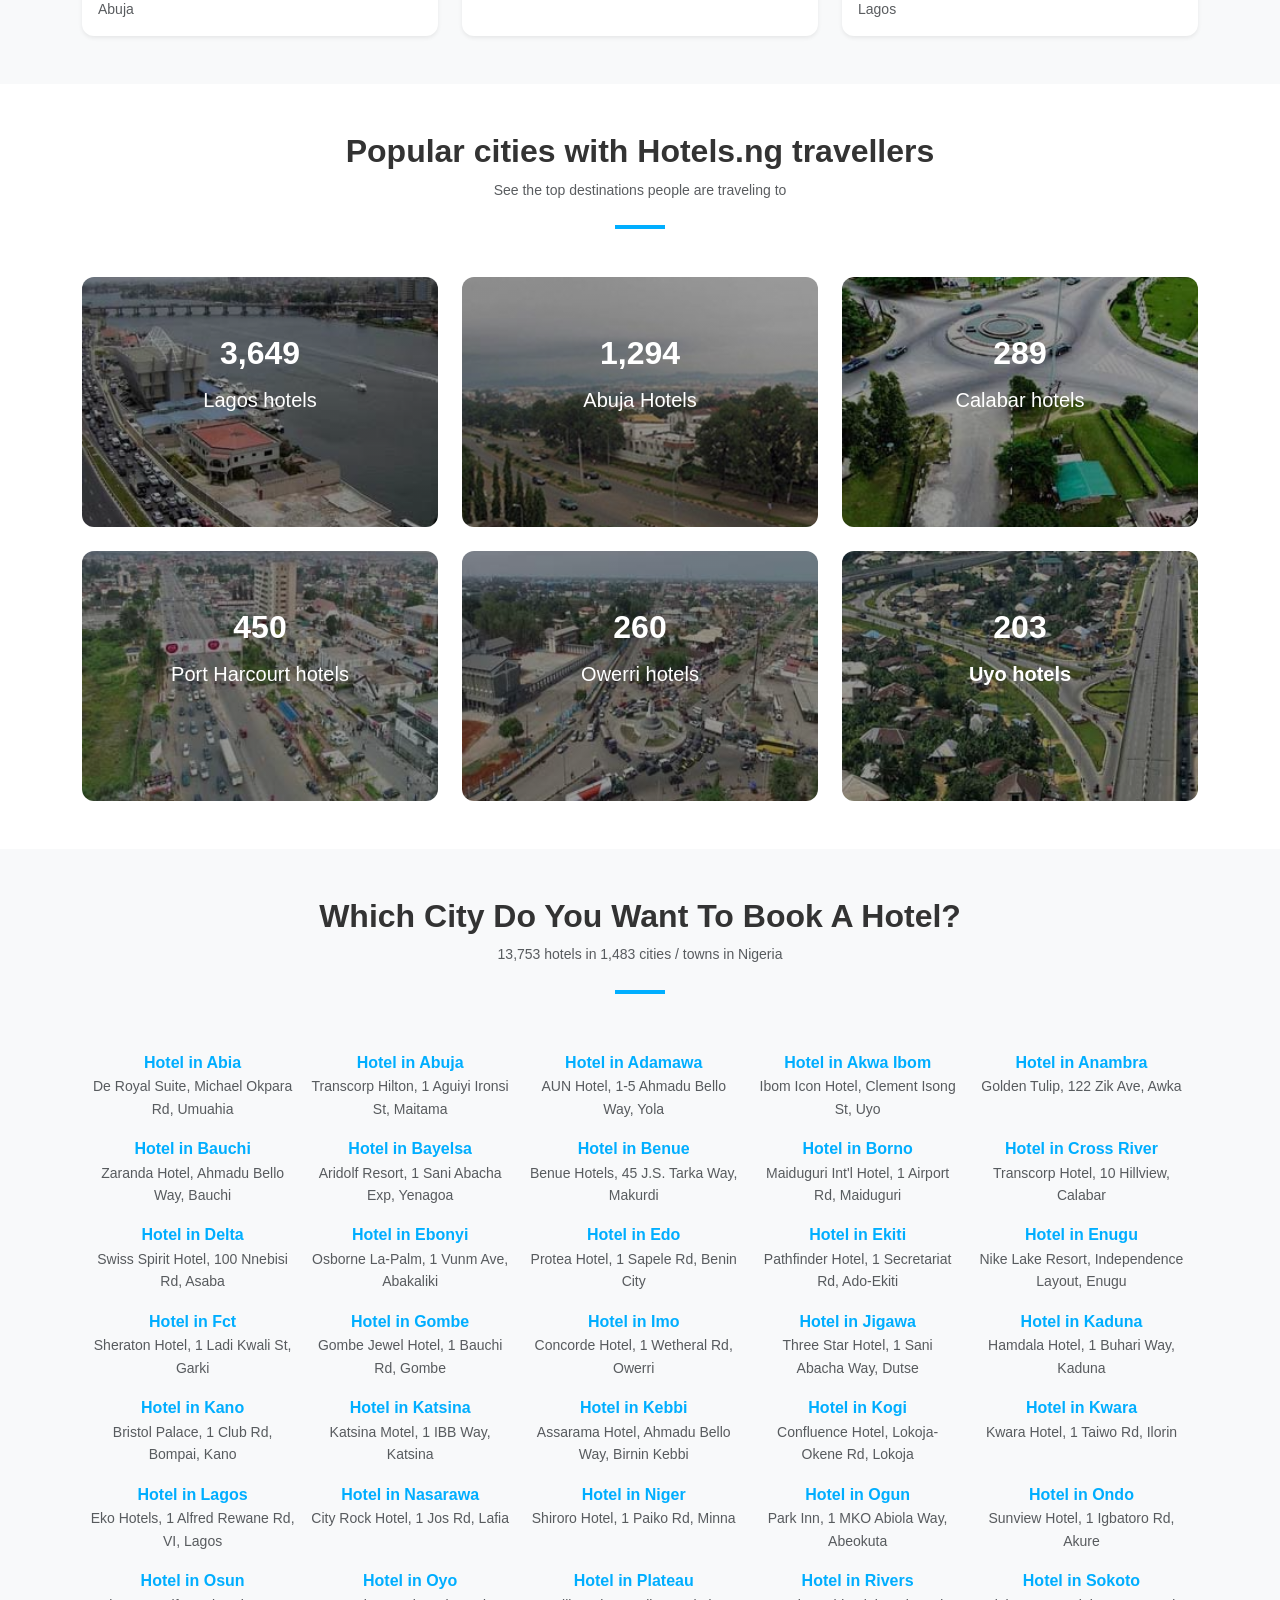
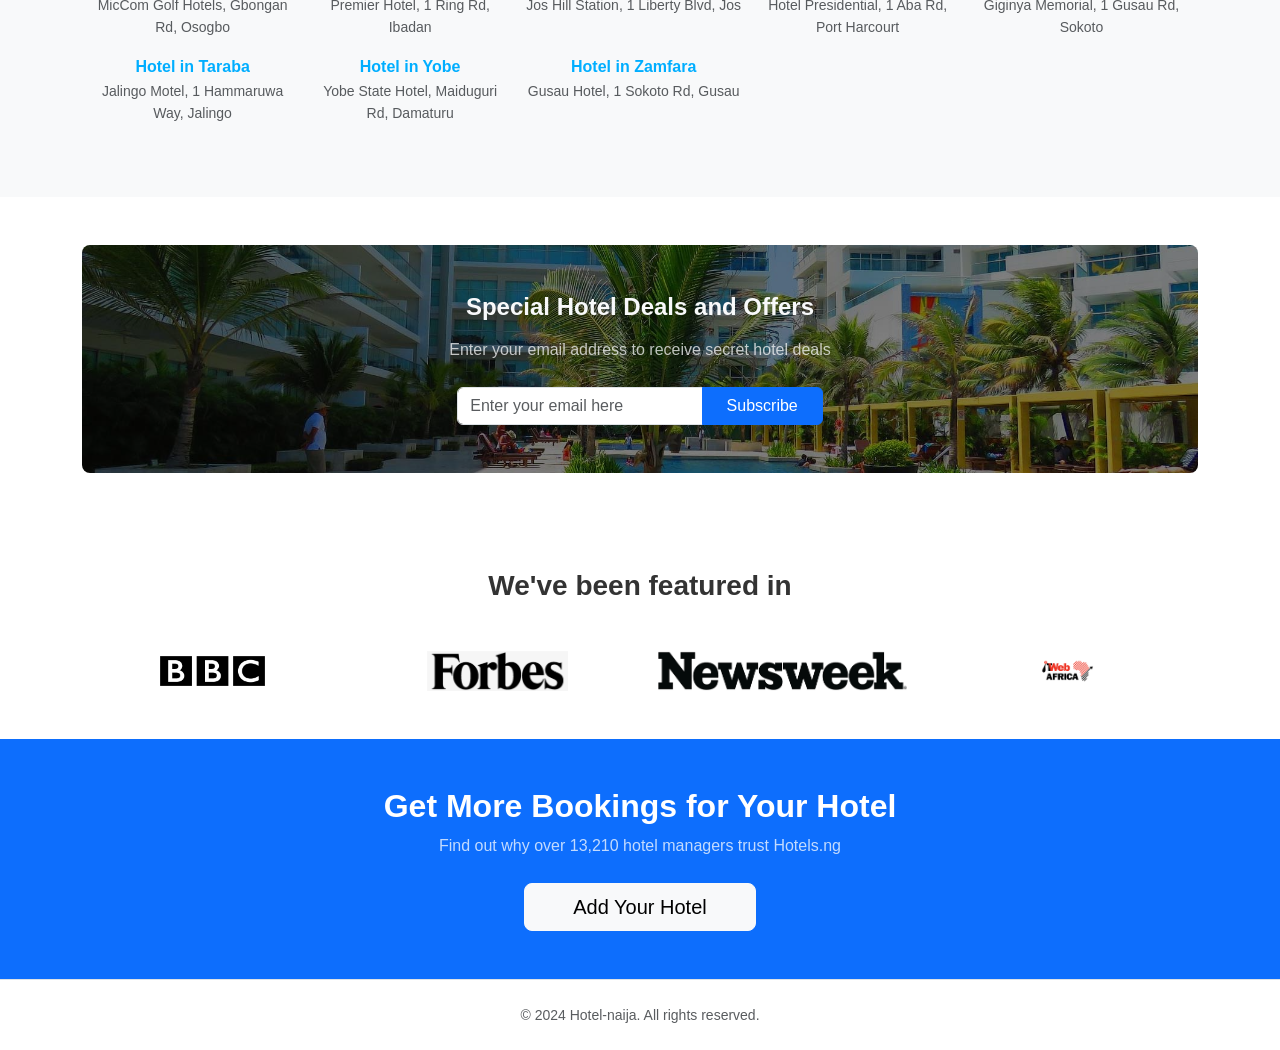
==== commit 7edf76ca: "updated" ====
--- a/index.html
+++ b/index.html
@@ -5,544 +5,369 @@
     <meta charset="UTF-8">
     <meta name="viewport" content="width=device-width, initial-scale=1.0">
     <title>Hotel-naija</title>
-    <link rel="stylesheet" href="./bookstrap/css/bootstrap.css">
     <link rel="stylesheet" href="./bookstrap/css/bootstrap.min.css">
     <link rel="stylesheet" href="./fontawesome/css/all.css">
     <link rel="stylesheet" href="./css/hotel-ng.css">
 </head>
-<style>
-    .stage-1 {
-        background: linear-gradient(rgba(0, 0, 0, 0.3), rgba(0, 0, 0, 0.3)), url('img/hotel1.jpg');
-        background-position: center;
-        background-size: cover;
-        width: 100%;
-        height: 300px;
-
-    }
-
-
-    .sixpic {
-        background: linear-gradient(rgba(0, 0, 0, 0.4), rgba(0, 0, 0, 0.4)), url(img/hotel.ng7.jpg);
-        background-position: center;
-        background-size: cover;
-        height: 240px;
-        width: 320px;
-        border-radius: 5px;
-
-    }
-
-    .sixpic1 {
-        background: linear-gradient(rgba(0, 0, 0, 0.4), rgba(0, 0, 0, 0.4)), url(img/hotel.ng8.jpg);
-        background-position: center;
-        background-size: cover;
-        height: 240px;
-        width: 320px;
-        border-radius: 5px;
-    }
-
-    .sixpic2 {
-        background: linear-gradient(rgba(0, 0, 0, 0.4), rgba(0, 0, 0, 0.4)), url(img/hotel.ng9.jpg);
-        background-position: center;
-        background-size: cover;
-        height: 240px;
-        width: 320px;
-        border-radius: 5px;
-    }
-
-    .sixpic3 {
-        background: linear-gradient(rgba(0, 0, 0, 0.4), rgba(0, 0, 0, 0.4)), url(img/hotel.ng10.jpg);
-        background-position: center;
-        background-size: cover;
-        height: 240px;
-        width: 320px;
-        border-radius: 5px;
-    }
-
-    .sixpic4 {
-        background: linear-gradient(rgba(0, 0, 0, 0.4), rgba(0, 0, 0, 0.4)), url(img/hotel.ng11.jpg);
-        background-position: center;
-        background-size: cover;
-        height: 240px;
-        width: 320px;
-        border-radius: 5px;
-    }
-
-    .sixpic5 {
-        background: linear-gradient(rgba(0, 0, 0, 0.4), rgba(0, 0, 0, 0.4)), url(img/hotel.ng12.jpg);
-        background-position: center;
-        background-size: cover;
-        height: 240px;
-        width: 320px;
-        border-radius: 5px;
-
-    }
-
-    header {
-        display: flex;
-        justify-content: space-between;
-        align-content: center;
-        /* align-items: center; */
-        background: #00AEFF;
-        height: 70px;
-        padding: 0;
-    }
-
-    .logo-section {
-        display: inline-flex;
-        align-items: center;
-        justify-content: space-between;
-        gap: 630px;
-    }
-
-    .logo-whatsapp ul li {
-
-        list-style: none;
-
-
-    }
-
-
-    /* .horrizotal-line {
-        border-bottom: 4px solid #00AEFF;
-        width: 5%;
-        margin-bottom: 20px;
-        margin-left: 530px;
-    } 
-    .horrizotal-line1{
-        border-bottom: 4px solid #00AEFF;
-        width: 5%;
-        margin-bottom: 20px;
-        margin-left: 580px; 
-    } */
-</style>
 
 <body>
-    <div class="container-fluid">
-        <header>
-            <div class="logo-section">
-                <div class="logo">
-                    <img src="img/hotel-ng-logo1.png" alt="" width="90px" height="70px">
-                </div>
-
-                <!-- <div class="logo-whatsapp">
-                    <ul>
-                        <li><a href="https://api.whatsapp.com"><i
-                                    class="fa-brands fa-whatsapp fa-2x" style="color: #0d7f05;"></i></a></li>
-                    </ul>
-                </div> -->
-
-            </div>
-
-
-        </header>
-
-        <section class="page1">
-
+    <header>
+        <div class="logo-section px-3 px-md-5">
+            <div class="logo">
+                <img src="img/hotel-ng-logo1.png" alt="Hotel.ng Logo" width="90px" height="70px">
+            </div>
+            <div class="header-links d-none d-md-block">
+                <!-- Navigation links could go here -->
+            </div>
+        </div>
+    </header>
+
+    <main>
+        <section class="hero-section">
             <div class="stage-1">
-
-                <p class="fs-1 text-center text-light fw-bold">Find and book hotels in Nigeria.</p>
-                <p class="fs-5 text-center text-light">Search through 13,212 hotels in Nigeria</p>
-
-
-            </div>
-
-
-
-
-
-    </div>
-    <!-- <div class="container-fluid"> -->
-
-    <div class="cover-form">
-        <form action="">
-            <button class="btn btn-light btn-sm"><i class="fa fa-search" style="color: #626060;"></i></button>
-            <input type="text" name="Search for a city or a particular hotel"
-                placeholder="Search for a city or a particular hotel" title="please fill out this field">
-            <input type="date" value="calender">
-            <button class="btn btn-primary btn-lg prime">Find Hotels</button>
-
-
-        </form>
-    </div>
-
-    <div class="container">
-
-        <p class="fs-3 text-center text-lg pt fw-bold">Suggested Destinations in Nigeria.</p>
-        <p class="text-center text-sm ">Below are the most popular travel destinations in Nigeria.</p>
-        <div class="horrizotal-line"></div>
-        <div class="row">
-            <div class="col-md-2">
-                <button type="button" class="btn btn-outline-primary bit-box">
-                    <p class="fw-bold">Hotels in<br>
-                        Lagos</p>
-                    <p class="">3,441 hotels</p>
-                </button>
-            </div>
-
-
-            <div class="col-md-2">
-                <button type="button" class="btn btn-outline-primary bit-box">
-                    <p class="fw-bold">Hotels in<br>
-                        Abuja</p>
-                    1,163 hotels
-                </button>
-            </div>
-
-
-
-            <div class="col-md-2">
-                <a href="" target="_blank">
-                    <button type="button" class="btn btn-outline-primary bit-box">
-                        <p class="fw-bold">Hotels in<br>
-                            Port Harcourt</p>395 hotels
-                    </button>
-                </a>
-            </div>
-
-
-
-
-            <div class="col-md-2">
-                <button type="button" class="btn btn-outline-primary bit-box">
-                    <p class="fw-bold">Hotels in<br>
-                        Kaduna</p>330 hotels
-                </button>
-            </div>
-
-
-
-            <div class="col-md-2">
-                <button type="button" class="btn btn-outline-primary bit-box">
-                    <p class="fw-bold">Hotels in<br>
-                        Uyo</p>203 hotels
-                </button>
-            </div>
-
-
-
-            <div class="col-md-2">
-                <button type="button" class="btn btn-outline-primary bit-box">
-                    <p class="fw-bold">Hotels in<br>
-                        Ibadan</p>445 hotels
-                </button>
-            </div>
-        </div>
-
-        <p class="fs-3 text-center text-lg pt fw-bold">Today's Top Hotel Deals</p>
-        <p class="text-center text-sm ">A selection of the best hotel deals, only available today</p>
-
-        <div class="horrizotal-line"></div>
-        <div class="row">
-            <div class="card" style="width: 22rem;">
-                <img src="img/hotel.ng1.jpg" class="card-img-top" alt="...">
-                <div class="card-body">
-                    <p class="fs-5 card-text text-primary fw-bold">WaveCrest Beach Res..</p>
-                    <p class=" card-text">Ibeju-Lekki, Lagos</p>
-                </div>
-            </div>
-
-            <div class="card" style="width: 22rem;">
-                <img src="img/hotel.ng2.jpg" class="card-img-top" alt="...">
-                <div class="card-body">
-                    <p class="fs-5 card-text text-primary fw-bold">The Avenue Suites</p>
-                    <p class=" card-text">victoria-island, Lagos</p>
-                </div>
-            </div>
-
-            <div class="card" style="width: 22rem;">
-                <img src="img/hotel.ng3.jpg" class="card-img-top" alt="...">
-                <div class="card-body">
-                    <p class="fs-5 card-text text-primary fw-bold">Intelligent Hotels and Suite</p>
-                    <p class=" card-text">Rivers, Port-harcourt</p>
-                </div>
-            </div>
-
-            <div class="card" style="width: 22rem;">
-                <img src="img/hotel.ng4.jpg" class="card-img-top" alt="...">
-                <div class="card-body">
-                    <p class="fs-5 card-text text-primary fw-bold">E Gold Hotel Maitama</p>
-                    <p class=" card-text">maitama, Abuja</p>
-                </div>
-            </div>
-
-            <div class="card" style="width: 22rem;">
-                <img src="img/hotel.ng5.jpg" class="card-img-top" alt="..." height="247px">
-                <div class="card-body">
-                    <p class="fs-5 card-text text-primary fw-bold">Dallas Grand Beach Hotel & R</p>
-                    <p class=" card-text">Oghara, delta</p>
-                </div>
-            </div>
-
-            <div class="card" style="width: 22rem;">
-                <img src="img/hotel.ng6.jpg" class="card-img-top" alt="...">
-                <div class="card-body">
-                    <p class="fs-5 card-text text-primary fw-bold">Kitex Place</p>
-                    <p class=" card-text">Lekki Phase 1, Lagos</p>
-                </div>
-            </div>
-        </div>
-    </div>
-    <p class="fs-3 text-center text-lg pt fw-bold">Popular cities with Hotels.ng travellers</p>
-    <p class="text-center text-sm">See the top destinations people are traveling to </p>
-
-    <div class="horrizotal-line1"></div>
-    <div class="container">
-        <div class="row">
-
-
-            <div class="col-md-4">
-                <div class="card" style="width: 18rem;">
-                    <div class="sixpic">
-                        <p class="inside-text">3,441</p>
-                        <h3 class="text-header">Lagos hotels</h3>
-                        <button type="button" class="btn btn-outline-primary pattern-btn">Book Hotels in Lagos</button>
-                    </div>
-
-                </div>
-            </div>
-            <div class="col-md-4">
-                <div class="card" style="width: 18rem;">
-                    <div class="sixpic1">
-                        <p class="inside-text">1,163</p>
-                        <h3 class="text-header">Abuja Hotels</h3>
-                        <button type="button" class="btn btn-outline-primary pattern-btn">Book Hotels in Abuja</button>
-                    </div>
-
-                </div>
-            </div>
-            <div class="col-md-4">
-                <div class="card" style="width: 18rem;">
-                    <div class="sixpic2">
-                        <p class="inside-text">274</p>
-                        <h3 class="text-header">Calabar hotels</h3>
-                        <button type="button" class="btn btn-outline-primary pattern-btn">Book Hotels in
-                            Calabar</button>
-                    </div>
-                </div>
-            </div>
-
-
-
-
-            <div class="col-md-4">
-                <div class="card" style="width: 18rem;">
-                    <div class="sixpic3">
-                        <p class="inside-text">395</p>
-                        <h3 class="text-header">Port Harcourt hotels</h3>
-                        <button type="button" class="btn btn-outline-primary pattern-btn">Book Hotels in Port
-                            Harcourt</button>
-                    </div>
-                </div>
-            </div>
-
-            <div class="col-md-4">
-                <div class="card" style="width: 18rem;">
-                    <div class="sixpic4">
-                        <p class="inside-text">192</p>
-                        <h3 class="text-header">Owerri hotels</h3>
-                        <button type="button" class="btn btn-outline-primary pattern-btn">Book Hotels in Owerri</button>
-                    </div>
-                </div>
-            </div>
-
-            <div class="col-md-4">
-                <div class="card" style="width: 18rem;">
-                    <div class="sixpic5">
-                        <p class="inside-text">203</p>
-                        <h3 class="text-header"><strong> Uyo hotels</strong></h3>
-                        <button type="button" class="btn btn-outline-primary pattern-btn">Book Hotels in Uyo</button>
-                    </div>
-
-                </div>
-            </div>
-        </div>
-
-        <p class="fs-3 text-center text-lg pt fw-bold">Which City Do You Want To Book A Hotel ?</p>
-        <p class="text-center text-sm ">7201 hotels in 1,853 cities / towns in Nigeria</p>
-        <div class="horrizotal-line"></div>
-
-
-        <div class="table-responsive">
-            <table class="table table-bordered table-secondary table-hover">
-                <thead>
-                    <th>Hotels in Abia</th>
-                    <th>Hotels in Abuja</th>
-                    <th>Hotels in Adamawa</th>
-                    <th>Hotels in Akwa Ibom</th>
-                    <th>Hotels in Anambra</th>
-
-                </thead>
-
-                <tbody>
-                    <tr>
-                        <td>296 hotels in Abia with over 171 hotel reviews</td>
-                        <td>1,163 hotels in Abuja with over 2,447 hotel reviews</td>
-                        <td>70 hotels in Adamawa with over 48 hotel reviews</td>
-                        <td>477 hotels in Akwa Ibom with over 301 hotel reviews</td>
-                        <td>300 hotels in Anambra with over 138 hotel reviews</td>
-
-
-
-
-                        <thead>
-                            <th>Hotels in Bauchi</th>
-                            <th>Hotels in Bayelsa</th>
-                            <th>Hotels in Benue</th>
-                            <th>Hotels in Borno</th>
-                            <th>Hotels in Cross River</th>
-
-                        </thead>
-
-                <tbody>
-                    <tr>
-                        <td>52 hotels in Bauchi with over 58 hotel reviews</td>
-                        <td>179 hotels in Bayelsa with over 58 hotel reviews</td>
-                        <td>294 hotels in Benue with over 40 hotel reviews</td>
-                        <td>25 hotels in Borno with over 11 hotel reviews</td>
-                        <td>362 hotels in Cross River with over 341 hotel reviews</td>
-
-
-
-                        <thead>
-                            <th>Hotels in Delta</th>
-                            <th>Hotels in Ebonyi</th>
-                            <th>Hotels in Edo</th>
-                            <th>Hotels in Ekiti</th>
-                            <th>Hotels in Enugu</th>
-
-                        </thead>
-
-                <tbody>
-                    <tr>
-                        <td>644 hotels in Delta with over 458 hotel reviews</td>
-                        <td>101 hotels in Ebonyi with over 25 hotel reviews</td>
-                        <td>371 hotels in Edo with over 503 hotel reviews</td>
-                        <td>232 hotels in Ekiti with over 208 hotel reviews</td>
-                        <td>358 hotels in Enugu with over 460 hotel reviews</td>
-
-
-                        <thead>
-                            <th>Hotels in FCT</th>
-                            <th>Hotels in Gombe</th>
-                            <th>Hotels in Imo</th>
-                            <th>Hotels in Jigawa</th>
-                            <th>Hotels in Kaduna</th>
-
-                        </thead>
-
-                <tbody>
-                    <tr>
-                        <td>1 hotels in FCT with no hotel reviews</td>
-                        <td>44 hotels in Gombe with over 24 hotel reviews</td>
-                        <td>337 hotels in Imo with over 320 hotel reviews</td>
-                        <td>33 hotels in Jigawa with over 5 hotel reviews</td>
-                        <td>330 hotels in Kaduna with over 263 hotel reviews</td>
-
-
-                        <thead>
-                            <th>Hotels in Kano</th>
-                            <th>Hotels in Katsina</th>
-                            <th>Hotels in Kebbi</th>
-                            <th>Hotels in Kogi</th>
-                            <th>Hotels in Kwara</th>
-
-                        </thead>
-
-                <tbody>
-                    <tr>
-                        <td>128 hotels in Kano with over 129 hotel reviews</td>
-                        <td>32 hotels in Katsina with over 24 hotel reviews</td>
-                        <td>27 hotels in Kebbi with over 10 hotel reviews</td>
-                        <td>264 hotels in Kogi with over 53 hotel reviews</td>
-                        <td>335 hotels in Kwara with over 312 hotel reviews</td>
-
-
-                        <thead>
-                            <th>Hotels in Kano</th>
-                            <th>Hotels in Katsina</th>
-                            <th>Hotels in Kebbi</th>
-                            <th>Hotels in Kogi</th>
-                            <th>Hotels in Kwara</th>
-
-                        </thead>
-
-                <tbody>
-                    <tr>
-                        <td>644 hotels in Delta with over 458 hotel reviews</td>
-                        <td>101 hotels in Ebonyi with over 25 hotel reviews</td>
-                        <td>371 hotels in Edo with over 503 hotel reviews</td>
-                        <td>232 hotels in Ekiti with over 208 hotel reviews</td>
-                        <td>358 hotels in Enugu with over 460 hotel reviews</td>
-
-
-
-
-                        <thead>
-                            <th>Hotels in Bauchi</th>
-                            <th>Hotels in Bayelsa</th>
-                            <th>Hotels in Benue</th>
-
-
-                        </thead>
-
-                <tbody>
-                    <tr>
-                        <td>52 hotels in Bauchi with over 58 hotel reviews</td>
-                        <td>179 hotels in Bayelsa with over 58 hotel reviews</td>
-                        <td>294 hotels in Benue with over 40 hotel reviews</td>
-
-            </table>
-
-
-
-        </div>
-
-    </div>
-
-    <div class="form-pattern">
-        <h4 class="for-path">Special Hotel Deals and Offers</h4>
-        <h6 class="after-path">Enter your email address to receive secret hotel deals</h6>
-        <form action="">
-            <div class="form-form">
-                <input type="email" name="email" placeholder="Enter your email here">
-                <button class="btn btn-primary">Subscribe</button>
-            </div>
-        </form>
-    </div>
-
-    <h3>We've been featured in</h3>
-    <div class="horrizotal-line1"></div>
-    <div class="row pic-wrap">
-
-        <div class="col-md-3">
-            <img src="img/bbc.png" alt="" width="50%">
-        </div>
-
-
-        <div class="col-md-3">
-            <img src="img/forbe.png" alt="" width="50%">
-        </div>
-
-
-        <div class="col-md-3">
-            <img src="img/newsweek.png" alt="" width="70%">
-        </div>
-
-
-        <div class="col-md-3">
-            <img src="img/itweb africa.png" alt="" width="50%" class="itweb">
-        </div>
-
-
-    </div>
-
-    <p class="fs-3 text-center text-lg pt fw-bold">Get More Bookings for Your Hotel</p>
-    <p class="text-center text-sm ">Find out why over 13,210 hotel managers trust Hotels.ng</p>
-    <button class="btn btn-primary btn-butt">Add Your Hotel</button>
-    </div>
-
-    </section>
-    </div>
+                <div class="container text-center">
+                    <h1 class="display-4 text-light fw-bold">Find and book hotels in Nigeria.</h1>
+                    <p class="fs-5 text-light mb-4">Search through 13,212 hotels in Nigeria</p>
+                </div>
+            </div>
+
+            <div class="cover-form-container">
+                <div class="container">
+                    <div class="cover-form px-3 py-4 p-md-0">
+                        <form action="" class="d-flex flex-column flex-md-row align-items-center justify-content-center gap-2">
+                            <div class="input-group search-input">
+                                <span class="input-group-text bg-white border-end-0">
+                                    <i class="fa fa-search text-secondary"></i>
+                                </span>
+                                <input type="text" class="form-control border-start-0" 
+                                    placeholder="Search for a city or a particular hotel">
+                            </div>
+                            <div class="date-input-wrapper">
+                                <input type="date" class="form-control date-input" value="2024-04-22">
+                            </div>
+                            <button class="btn btn-primary prime">Find Hotels</button>
+                        </form>
+                    </div>
+                </div>
+            </div>
+        </section>
+
+        <section class="destinations py-5">
+            <div class="container text-center">
+                <h2 class="fw-bold mb-2">Suggested Destinations in Nigeria.</h2>
+                <p class="text-muted mb-4 small">Below are the most popular travel destinations in Nigeria.</p>
+                <div class="horrizotal-line mx-auto mb-5"></div>
+                
+                <div class="row g-3 justify-content-center">
+                    <div class="col-6 col-md-4 col-lg-2">
+                        <button type="button" class="btn btn-outline-primary bit-box">
+                            <span class="fw-bold d-block">Hotels in Lagos</span>
+                            <small>3,441 hotels</small>
+                        </button>
+                    </div>
+                    <div class="col-6 col-md-4 col-lg-2">
+                        <button type="button" class="btn btn-outline-primary bit-box">
+                            <span class="fw-bold d-block">Hotels in Abuja</span>
+                            <small>1,163 hotels</small>
+                        </button>
+                    </div>
+                    <div class="col-6 col-md-4 col-lg-2">
+                        <button type="button" class="btn btn-outline-primary bit-box">
+                            <span class="fw-bold d-block">Hotels in Port Harcourt</span>
+                            <small>395 hotels</small>
+                        </button>
+                    </div>
+                    <div class="col-6 col-md-4 col-lg-2">
+                        <button type="button" class="btn btn-outline-primary bit-box">
+                            <span class="fw-bold d-block">Hotels in Kaduna</span>
+                            <small>330 hotels</small>
+                        </button>
+                    </div>
+                    <div class="col-6 col-md-4 col-lg-2">
+                        <button type="button" class="btn btn-outline-primary bit-box">
+                            <span class="fw-bold d-block">Hotels in Uyo</span>
+                            <small>203 hotels</small>
+                        </button>
+                    </div>
+                    <div class="col-6 col-md-4 col-lg-2">
+                        <button type="button" class="btn btn-outline-primary bit-box">
+                            <span class="fw-bold d-block">Hotels in Ibadan</span>
+                            <small>445 hotels</small>
+                        </button>
+                    </div>
+                </div>
+            </div>
+        </section>
+
+        <section class="deals py-5 bg-light">
+            <div class="container text-center">
+                <h2 class="fw-bold mb-2">Today's Top Hotel Deals</h2>
+                <p class="text-muted mb-4 small">A selection of the best hotel deals, only available today</p>
+                <div class="horrizotal-line mx-auto mb-5"></div>
+
+                <div class="row g-4 justify-content-center">
+                    <div class="col-12 col-md-6 col-lg-4">
+                        <div class="card h-100 shadow-sm border-0">
+                            <div class="card-img-wrapper">
+                                <img src="img/hotel.ng1.jpg" class="card-img-top" alt="WaveCrest Beach Res">
+                            </div>
+                            <div class="card-body text-start">
+                                <h5 class="card-title text-primary fw-bold text-truncate">WaveCrest Beach Res..</h5>
+                                <p class="card-text text-muted small mb-0">
+                                    <i class="fas fa-map-marker-alt text-primary me-2"></i>
+                                    Eleko Beach Road, off Lamina Street, Ibeju-Lekki, Lagos
+                                </p>
+                            </div>
+                        </div>
+                    </div>
+                    <div class="col-12 col-md-6 col-lg-4">
+                        <div class="card h-100 shadow-sm border-0">
+                            <div class="card-img-wrapper">
+                                <img src="img/hotel.ng2.jpg" class="card-img-top" alt="The Avenue Suites">
+                            </div>
+                            <div class="card-body text-start">
+                                <h5 class="card-title text-primary fw-bold text-truncate">The Avenue Suites</h5>
+                                <p class="card-text text-muted small mb-0">
+                                    <i class="fas fa-map-marker-alt text-primary me-2"></i>
+                                    1390 Tiamiyu Savage Street, Victoria Island, Lagos
+                                </p>
+                            </div>
+                        </div>
+                    </div>
+                    <div class="col-12 col-md-6 col-lg-4">
+                        <div class="card h-100 shadow-sm border-0">
+                            <div class="card-img-wrapper">
+                                <img src="img/hotel.ng3.jpg" class="card-img-top" alt="Intelligent Hotels">
+                            </div>
+                            <div class="card-body text-start">
+                                <h5 class="card-title text-primary fw-bold text-truncate">Intelligent Hotels and Suite</h5>
+                                <p class="card-text text-muted small mb-0">
+                                    <i class="fas fa-map-marker-alt text-primary me-2"></i>
+                                    Off East/West Road, Rumuekini, Port-Harcourt
+                                </p>
+                            </div>
+                        </div>
+                    </div>
+                    <div class="col-12 col-md-6 col-lg-4">
+                        <div class="card h-100 shadow-sm border-0">
+                            <div class="card-img-wrapper">
+                                <img src="img/hotel.ng4.jpg" class="card-img-top" alt="E Gold Hotel">
+                            </div>
+                            <div class="card-body text-start">
+                                <h5 class="card-title text-primary fw-bold text-truncate">E Gold Hotel Maitama</h5>
+                                <p class="card-text text-muted small mb-0">
+                                    <i class="fas fa-map-marker-alt text-primary me-2"></i>
+                                    No. 2 Sankuru Close, off Rima Street, Maitama, Abuja
+                                </p>
+                            </div>
+                        </div>
+                    </div>
+                    <div class="col-12 col-md-6 col-lg-4">
+                        <div class="card h-100 shadow-sm border-0">
+                            <div class="card-img-wrapper">
+                                <img src="img/hotel.ng5.jpg" class="card-img-top" alt="Dallas Grand Beach">
+                            </div>
+                            <div class="card-body text-start">
+                                <h5 class="card-title text-primary fw-bold text-truncate">Dallas Grand Beach Hotel & R</h5>
+                                <p class="card-text text-muted small mb-0">
+                                    <i class="fas fa-map-marker-alt text-primary me-2"></i>
+                                    1 & 5 Court Road, Oghara, Delta
+                                </p>
+                            </div>
+                        </div>
+                    </div>
+                    <div class="col-12 col-md-6 col-lg-4">
+                        <div class="card h-100 shadow-sm border-0">
+                            <div class="card-img-wrapper">
+                                <img src="img/hotel.ng6.jpg" class="card-img-top" alt="Kitex Place">
+                            </div>
+                            <div class="card-body text-start">
+                                <h5 class="card-title text-primary fw-bold text-truncate">Kitex Place</h5>
+                                <p class="card-text text-muted small mb-0">
+                                    <i class="fas fa-map-marker-alt text-primary me-2"></i>
+                                    45 Jay Jay Oladimeji Street, Lekki Phase 1, Lagos
+                                </p>
+                            </div>
+                        </div>
+                    </div>
+                </div>
+            </div>
+        </section>
+
+        <section class="popular-cities py-5">
+            <div class="container text-center">
+                <h2 class="fw-bold mb-2">Popular cities with Hotels.ng travellers</h2>
+                <p class="text-muted mb-4 small">See the top destinations people are traveling to</p>
+                <div class="horrizotal-line mx-auto mb-5"></div>
+
+                <div class="row g-4">
+                    <div class="col-12 col-sm-6 col-lg-4">
+                        <div class="sixpic">
+                            <p class="inside-text">3,649</p>
+                            <h3 class="text-header">Lagos hotels</h3>
+                            <button type="button" class="btn btn-outline-light pattern-btn">Book Hotels in Lagos</button>
+                        </div>
+                    </div>
+                    <div class="col-12 col-sm-6 col-lg-4">
+                        <div class="sixpic1">
+                            <p class="inside-text">1,294</p>
+                            <h3 class="text-header">Abuja Hotels</h3>
+                            <button type="button" class="btn btn-outline-light pattern-btn">Book Hotels in Abuja</button>
+                        </div>
+                    </div>
+                    <div class="col-12 col-sm-6 col-lg-4">
+                        <div class="sixpic2">
+                            <p class="inside-text">289</p>
+                            <h3 class="text-header">Calabar hotels</h3>
+                            <button type="button" class="btn btn-outline-light pattern-btn">Book Hotels in Calabar</button>
+                        </div>
+                    </div>
+                    <div class="col-12 col-sm-6 col-lg-4">
+                        <div class="sixpic3">
+                            <p class="inside-text">450</p>
+                            <h3 class="text-header">Port Harcourt hotels</h3>
+                            <button type="button" class="btn btn-outline-light pattern-btn">Book Hotels in Port Harcourt</button>
+                        </div>
+                    </div>
+                    <div class="col-12 col-sm-6 col-lg-4">
+                        <div class="sixpic4">
+                            <p class="inside-text">260</p>
+                            <h3 class="text-header">Owerri hotels</h3>
+                            <button type="button" class="btn btn-outline-light pattern-btn">Book Hotels in Owerri</button>
+                        </div>
+                    </div>
+                    <div class="col-12 col-sm-6 col-lg-4">
+                        <div class="sixpic5">
+                            <p class="inside-text">203</p>
+                            <h3 class="text-header"><strong>Uyo hotels</strong></h3>
+                            <button type="button" class="btn btn-outline-light pattern-btn">Book Hotels in Uyo</button>
+                        </div>
+                    </div>
+                </div>
+            </div>
+        </section>
+
+        <section class="city-selector py-5 bg-light">
+            <div class="container text-center">
+                <h2 class="fw-bold mb-2">Which City Do You Want To Book A Hotel?</h2>
+                <p class="text-muted mb-4 small">13,753 hotels in 1,483 cities / towns in Nigeria</p>
+                <div class="horrizotal-line mx-auto mb-5"></div>
+
+                <div class="table-responsive">
+                    <table class="table table-borderless table-hover text-center align-top">
+                        <tbody>
+                            <tr>
+                                <td><div class="fw-bold text-primary">Hotel in Abia</div><div class="small text-muted">De Royal Suite, Michael Okpara Rd, Umuahia</div></td>
+                                <td><div class="fw-bold text-primary">Hotel in Abuja</div><div class="small text-muted">Transcorp Hilton, 1 Aguiyi Ironsi St, Maitama</div></td>
+                                <td><div class="fw-bold text-primary">Hotel in Adamawa</div><div class="small text-muted">AUN Hotel, 1-5 Ahmadu Bello Way, Yola</div></td>
+                                <td><div class="fw-bold text-primary">Hotel in Akwa Ibom</div><div class="small text-muted">Ibom Icon Hotel, Clement Isong St, Uyo</div></td>
+                                <td><div class="fw-bold text-primary">Hotel in Anambra</div><div class="small text-muted">Golden Tulip, 122 Zik Ave, Awka</div></td>
+                            </tr>
+                            <tr>
+                                <td><div class="fw-bold text-primary">Hotel in Bauchi</div><div class="small text-muted">Zaranda Hotel, Ahmadu Bello Way, Bauchi</div></td>
+                                <td><div class="fw-bold text-primary">Hotel in Bayelsa</div><div class="small text-muted">Aridolf Resort, 1 Sani Abacha Exp, Yenagoa</div></td>
+                                <td><div class="fw-bold text-primary">Hotel in Benue</div><div class="small text-muted">Benue Hotels, 45 J.S. Tarka Way, Makurdi</div></td>
+                                <td><div class="fw-bold text-primary">Hotel in Borno</div><div class="small text-muted">Maiduguri Int'l Hotel, 1 Airport Rd, Maiduguri</div></td>
+                                <td><div class="fw-bold text-primary">Hotel in Cross River</div><div class="small text-muted">Transcorp Hotel, 10 Hillview, Calabar</div></td>
+                            </tr>
+                            <tr>
+                                <td><div class="fw-bold text-primary">Hotel in Delta</div><div class="small text-muted">Swiss Spirit Hotel, 100 Nnebisi Rd, Asaba</div></td>
+                                <td><div class="fw-bold text-primary">Hotel in Ebonyi</div><div class="small text-muted">Osborne La-Palm, 1 Vunm Ave, Abakaliki</div></td>
+                                <td><div class="fw-bold text-primary">Hotel in Edo</div><div class="small text-muted">Protea Hotel, 1 Sapele Rd, Benin City</div></td>
+                                <td><div class="fw-bold text-primary">Hotel in Ekiti</div><div class="small text-muted">Pathfinder Hotel, 1 Secretariat Rd, Ado-Ekiti</div></td>
+                                <td><div class="fw-bold text-primary">Hotel in Enugu</div><div class="small text-muted">Nike Lake Resort, Independence Layout, Enugu</div></td>
+                            </tr>
+                            <tr>
+                                <td><div class="fw-bold text-primary">Hotel in Fct</div><div class="small text-muted">Sheraton Hotel, 1 Ladi Kwali St, Garki</div></td>
+                                <td><div class="fw-bold text-primary">Hotel in Gombe</div><div class="small text-muted">Gombe Jewel Hotel, 1 Bauchi Rd, Gombe</div></td>
+                                <td><div class="fw-bold text-primary">Hotel in Imo</div><div class="small text-muted">Concorde Hotel, 1 Wetheral Rd, Owerri</div></td>
+                                <td><div class="fw-bold text-primary">Hotel in Jigawa</div><div class="small text-muted">Three Star Hotel, 1 Sani Abacha Way, Dutse</div></td>
+                                <td><div class="fw-bold text-primary">Hotel in Kaduna</div><div class="small text-muted">Hamdala Hotel, 1 Buhari Way, Kaduna</div></td>
+                            </tr>
+                            <tr>
+                                <td><div class="fw-bold text-primary">Hotel in Kano</div><div class="small text-muted">Bristol Palace, 1 Club Rd, Bompai, Kano</div></td>
+                                <td><div class="fw-bold text-primary">Hotel in Katsina</div><div class="small text-muted">Katsina Motel, 1 IBB Way, Katsina</div></td>
+                                <td><div class="fw-bold text-primary">Hotel in Kebbi</div><div class="small text-muted">Assarama Hotel, Ahmadu Bello Way, Birnin Kebbi</div></td>
+                                <td><div class="fw-bold text-primary">Hotel in Kogi</div><div class="small text-muted">Confluence Hotel, Lokoja-Okene Rd, Lokoja</div></td>
+                                <td><div class="fw-bold text-primary">Hotel in Kwara</div><div class="small text-muted">Kwara Hotel, 1 Taiwo Rd, Ilorin</div></td>
+                            </tr>
+                            <tr>
+                                <td><div class="fw-bold text-primary">Hotel in Lagos</div><div class="small text-muted">Eko Hotels, 1 Alfred Rewane Rd, VI, Lagos</div></td>
+                                <td><div class="fw-bold text-primary">Hotel in Nasarawa</div><div class="small text-muted">City Rock Hotel, 1 Jos Rd, Lafia</div></td>
+                                <td><div class="fw-bold text-primary">Hotel in Niger</div><div class="small text-muted">Shiroro Hotel, 1 Paiko Rd, Minna</div></td>
+                                <td><div class="fw-bold text-primary">Hotel in Ogun</div><div class="small text-muted">Park Inn, 1 MKO Abiola Way, Abeokuta</div></td>
+                                <td><div class="fw-bold text-primary">Hotel in Ondo</div><div class="small text-muted">Sunview Hotel, 1 Igbatoro Rd, Akure</div></td>
+                            </tr>
+                            <tr>
+                                <td><div class="fw-bold text-primary">Hotel in Osun</div><div class="small text-muted">MicCom Golf Hotels, Gbongan Rd, Osogbo</div></td>
+                                <td><div class="fw-bold text-primary">Hotel in Oyo</div><div class="small text-muted">Premier Hotel, 1 Ring Rd, Ibadan</div></td>
+                                <td><div class="fw-bold text-primary">Hotel in Plateau</div><div class="small text-muted">Jos Hill Station, 1 Liberty Blvd, Jos</div></td>
+                                <td><div class="fw-bold text-primary">Hotel in Rivers</div><div class="small text-muted">Hotel Presidential, 1 Aba Rd, Port Harcourt</div></td>
+                                <td><div class="fw-bold text-primary">Hotel in Sokoto</div><div class="small text-muted">Giginya Memorial, 1 Gusau Rd, Sokoto</div></td>
+                            </tr>
+                            <tr>
+                                <td><div class="fw-bold text-primary">Hotel in Taraba</div><div class="small text-muted">Jalingo Motel, 1 Hammaruwa Way, Jalingo</div></td>
+                                <td><div class="fw-bold text-primary">Hotel in Yobe</div><div class="small text-muted">Yobe State Hotel, Maiduguri Rd, Damaturu</div></td>
+                                <td><div class="fw-bold text-primary">Hotel in Zamfara</div><div class="small text-muted">Gusau Hotel, 1 Sokoto Rd, Gusau</div></td>
+                                <td class="bg-light"></td>
+                                <td class="bg-light"></td>
+                            </tr>
+                        </tbody>
+                    </table>
+                </div>
+            </div>
+        </section>
+
+        <section class="newsletter py-5">
+            <div class="container text-center">
+                <div class="newsletter-box stage-1 rounded-3 p-4 p-md-5 overflow-hidden">
+                    <div class="newsletter-content position-relative text-center">
+                        <h4 class="fw-bold text-light mb-3">Special Hotel Deals and Offers</h4>
+                        <p class="text-light opacity-75 mb-4">Enter your email address to receive secret hotel deals</p>
+                        <form action="" class="newsletter-form mx-auto px-2" style="max-width: 500px;">
+                            <div class="input-group">
+                                <input type="email" class="form-control" placeholder="Enter your email here">
+                                <button class="btn btn-primary px-4">Subscribe</button>
+                            </div>
+                        </form>
+                    </div>
+                </div>
+            </div>
+        </section>
+
+        <section class="featured py-5 bg-white">
+            <div class="container text-center">
+                <h3 class="fw-bold mb-5 small-header">We've been featured in</h3>
+                <div class="row align-items-center g-4 justify-content-center">
+                    <div class="col-6 col-md-3">
+                        <img src="img/bbc.png" alt="BBC" class="img-fluid extra-logo" style="max-height: 40px;">
+                    </div>
+                    <div class="col-6 col-md-3">
+                        <img src="img/forbe.png" alt="Forbes" class="img-fluid extra-logo" style="max-height: 40px;">
+                    </div>
+                    <div class="col-6 col-md-3">
+                        <img src="img/newsweek.png" alt="Newsweek" class="img-fluid extra-logo" style="max-height: 40px;">
+                    </div>
+                    <div class="col-6 col-md-3">
+                        <img src="img/itweb africa.png" alt="ITWeb Africa" class="img-fluid extra-logo" style="max-height: 40px;">
+                    </div>
+                </div>
+            </div>
+        </section>
+
+        <section class="add-hotel py-5 text-center bg-primary text-white">
+            <div class="container">
+                <h2 class="fw-bold mb-2">Get More Bookings for Your Hotel</h2>
+                <p class="mb-4 opacity-75">Find out why over 13,210 hotel managers trust Hotels.ng</p>
+                <button class="btn btn-light btn-lg px-5">Add Your Hotel</button>
+            </div>
+        </section>
+    </main>
+
+    <footer class="py-4 text-center border-top">
+        <p class="text-muted mb-0 small">&copy; 2024 Hotel-naija. All rights reserved.</p>
+    </footer>
+
 </body>
 
 </html>
--- a/css/hotel-ng.css
+++ b/css/hotel-ng.css
@@ -1,3 +1,17 @@
+:root {
+    --primary-color: #00AEFF;
+    --primary-dark: #0088cc;
+    --text-muted: #6c757d;
+    --bg-light: #f8f9fa;
+    --white: #ffffff;
+    --shadow-sm: 0 .125rem .25rem rgba(0,0,0,.075);
+    --shadow: 0 .5rem 1rem rgba(0,0,0,.15);
+}
+
+.text-primary {
+    color: var(--primary-color) !important;
+}
+
 * {
     margin: 0;
     padding: 0;
@@ -5,401 +19,273 @@
 }
 
 body {
-    width: 100%;
-}
-
+    font-family: 'Segoe UI', Tahoma, Geneva, Verdana, sans-serif;
+    color: #333;
+    line-height: 1.6;
+    overflow-x: hidden;
+}
+
+/* Header */
+header {
+    background: var(--primary-color);
+    height: 70px;
+    width: 100%;
+    z-index: 1000;
+}
+
+.logo-section {
+    display: flex;
+    align-items: center;
+    justify-content: space-between;
+    height: 100%;
+}
+
+/* Hero Section */
 .stage-1 {
-    background: linear-gradient(rgba(0, 0, 0, 0.3), rgba(0, 0, 0, 0.3)), url('img/hotel1.jpg');
+    background: linear-gradient(rgba(0, 0, 0, 0.4), rgba(0, 0, 0, 0.4)), url('../img/hotel1.jpg');
     background-position: center;
     background-size: cover;
-    width: 100%;
-    height: 300px;
-
+    min-height: 350px;
+    display: flex;
+    align-items: center;
+    justify-content: center;
+    width: 100%;
+}
+
+/* Search Form */
+.cover-form-container {
+    padding-top: 0;
+    position: sticky;
+    top: -1px;
+    z-index: 999;
 }
 
 .cover-form {
-    background: white;
-    position: sticky;
-    /* position: -webkit-sticky; */
-    top: 0;
-    margin: 0 auto;
-    margin-top: -60px;
-    width: 100%;
-    height: 130px;
-    box-shadow: 1px 1px 1px 1px rgb(147, 145, 145);
-    z-index: 1;
-
-}
-
-
-input[type=text] {
-    padding: 6px;
-    width: 400px;
-    /* border: 0px 1px 0 1px solid black; */
-    outline: #00AEFF;
-    ;
-    margin-top: 30px;
-    border-radius: 0px 5px 5px 0px;
-    margin-left: -10px;
-    border: 1px solid #00AEFF;
-    border-left: none;
-
-
-}
-
-input[type=date] {
-    padding: 6px;
-    width: 300px;
-    border: 1px solid #00AEFF;
-    border-radius: 5px;
-
-}
-
-input[type=date]:focus {
-    border-color: #00AEFF;
-    outline: blue;
-}
-
-input:focus {
-    border-color: #00AEFF;
-
-
-}
-
-
-.btn-light {
-    padding: 7px;
-    height: 37.5px;
-    margin-left: 50px;
-    margin-bottom: 5px;
-    border: 1px solid #00AEFF;
-    border-right: none;
-    background: white;
-    border-radius: 5px 0px 0px 5px;
-
-}
-
-.btn-light:focus {
-    outline: #00AEFF;
-    border-color: #00AEFF;
-    ;
+    background: var(--white);
+    border-radius: 8px;
+    box-shadow: var(--shadow);
+    padding: 20px;
+    transform: translateY(-50%);
+    width: 100%;
+}
+
+.search-input {
+    flex: 2;
+    min-width: 250px;
+}
+
+.date-input-wrapper {
+    flex: 1;
+    min-width: 150px;
 }
 
 .prime {
-    padding: 8px 12px;
-    width: 170px;
-    height: 40px;
-    font-size: 15px;
-    border-radius: 5px;
-    background: #00AEFF;
-    /* border: none; */
-    margin-bottom: 7px;
-}
-
-.row {
-    /* margin-top: 90px; */
-    width: 100%;
-
-}
-
-.pt {
-    margin-top: 140px;
-
-
-}
-
-
-
-.underline hr {
-
-    border-bottom: 2px solid #00AEFF;
-    width: 10px;
-
-
+    background: var(--primary-color);
+    border: none;
+    padding: 10px 30px;
+    font-weight: 600;
+    transition: background 0.3s ease;
+}
+
+.prime:hover {
+    background: var(--primary-dark);
+}
+
+/* Destinations */
+.horrizotal-line {
+    border-bottom: 4px solid var(--primary-color);
+    width: 50px;
 }
 
 .bit-box {
-    padding: 10px;
-    width: 150px;
-    height: 100px;
-    border: 2px solid #00AEFF;
-    ;
-}
-
+    padding: 15px 10px;
+    width: 100%;
+    border: 2px solid var(--primary-color);
+    border-radius: 8px;
+    transition: all 0.3s ease;
+    background: var(--white);
+}
+
+.bit-box:hover {
+    background: var(--primary-color);
+    color: var(--white);
+}
+
+.bit-box span {
+    font-size: 14px;
+}
+
+.bit-box small {
+    display: block;
+    opacity: 0.8;
+}
+
+/* Cards */
 .card {
-    justify-content: space-between;
-    margin-bottom: 1rem;
-    margin-right: 1rem;
-    /* border-radius:none; */
-
-}
-
-.card img {
-    width: 100%;
+    transition: transform 0.3s ease;
+    border-radius: 12px;
+    overflow: hidden;
 }
 
 .card:hover {
-    color: #00AEFF;
-    ;
-}
-
-.card:hover img {
-    opacity: 0.7;
-
-}
-
-.col-md-4 {
-    margin-top: 10px;
-
-}
-
-
-
-hr {
-
-    width: 1px;
-    border-bottom: 2px solid #00AEFF;
-    ;
-
-}
-
-
-
+    transform: translateY(-5px);
+}
+
+.card-img-wrapper {
+    height: 200px;
+    overflow: hidden;
+}
+
+.card-img-top {
+    width: 100%;
+    height: 100%;
+    object-fit: cover;
+    transition: opacity 0.3s ease;
+}
+
+.card:hover .card-img-top {
+    opacity: 0.85;
+}
+
+/* Popular Cities */
+.sixpic, .sixpic1, .sixpic2, .sixpic3, .sixpic4, .sixpic5 {
+    background-position: center;
+    background-size: cover;
+    height: 250px;
+    border-radius: 12px;
+    display: flex;
+    flex-direction: column;
+    justify-content: center;
+    align-items: center;
+    padding: 30px;
+    color: var(--white);
+    position: relative;
+    overflow: hidden;
+    transition: transform 0.3s ease;
+}
+
+.sixpic:hover, .sixpic1:hover, .sixpic2:hover, .sixpic3:hover, .sixpic4:hover, .sixpic5:hover {
+    transform: scale(1.02);
+}
+
+.sixpic { background-image: linear-gradient(rgba(0, 0, 0, 0.4), rgba(0, 0, 0, 0.4)), url('../img/hotel.ng7.jpg'); }
+.sixpic1 { background-image: linear-gradient(rgba(0, 0, 0, 0.4), rgba(0, 0, 0, 0.4)), url('../img/hotel.ng8.jpg'); }
+.sixpic2 { background-image: linear-gradient(rgba(0, 0, 0, 0.4), rgba(0, 0, 0, 0.4)), url('../img/hotel.ng9.jpg'); }
+.sixpic3 { background-image: linear-gradient(rgba(0, 0, 0, 0.4), rgba(0, 0, 0, 0.4)), url('../img/hotel.ng10.jpg'); }
+.sixpic4 { background-image: linear-gradient(rgba(0, 0, 0, 0.4), rgba(0, 0, 0, 0.4)), url('../img/hotel.ng11.jpg'); }
+.sixpic5 { background-image: linear-gradient(rgba(0, 0, 0, 0.4), rgba(0, 0, 0, 0.4)), url('../img/hotel.ng12.jpg'); }
 
 .inside-text {
+    font-size: 2rem;
+    font-weight: bold;
+    margin-bottom: 0.5rem;
+}
+
+.text-header {
+    font-size: 1.25rem;
+    margin-bottom: 1.5rem;
     text-align: center;
-    color: white;
-    font-size: 22px;
-    margin-top: 35px;
-    cursor: pointer;
-}
-
-.text-header {
-    text-align: center;
-    color: white;
-    cursor: pointer;
-
 }
 
 .pattern-btn {
-    /* display: none ; */
-
-    margin-left: 60px;
-    margin-top: 40px;
-    border: 1px solid white;
-    color: white;
-
-}
-
-.pic-button:hover {
-    background: linear-gradient(rgba(0, 0, 0, 0.5), rgba(0, 0, 0, 0.5));
-    width: 320px;
-    /* height: 100px;  */
-    /* margin-left: -2px; */
-    /* padding: 20px; */
-
-}
-
-.pic-button:hover {}
-
-h6 {
-    font-size: 14px;
-    color: rgb(121, 114, 114);
-}
-
-.coverall a {
-    text-decoration: none;
-
-}
-
-.coverall {
-    margin-left: 170px;
-    align-items: center;
-}
-
-/* .table{
+    border: 2px solid var(--white);
+    font-weight: 500;
+    transition: all 0.3s ease;
+    opacity: 0; /* Hidden by default */
+}
+
+.sixpic:hover .pattern-btn, 
+.sixpic1:hover .pattern-btn, 
+.sixpic2:hover .pattern-btn, 
+.sixpic3:hover .pattern-btn, 
+.sixpic4:hover .pattern-btn, 
+.sixpic5:hover .pattern-btn {
+    opacity: 1; /* Show on hover */
+}
+
+.pattern-btn:hover {
+    background: var(--white);
+    color: var(--primary-color);
+}
+
+/* City Selector */
+.city-group h6 {
+    transition: color 0.3s ease;
+}
+
+.city-group:hover h6 {
+    color: var(--primary-dark);
+}
+
+/* Newsletter Box */
+.newsletter-box {
+    position: relative;
+    background: linear-gradient(rgba(0, 0, 0, 0.5), rgba(0, 0, 0, 0.5)), url('../img/hotel1.jpg');
+    background-size: cover;
+    background-position: center;
     border: none;
-    border-bottom: none;
-    background: white;
-} */
-.table td {
-    color: rgb(101, 98, 98);
-    border: none;
-    background: white;
-    border-top: none;
-
-}
-
-.table tr {
-    color: #00AEFF;
-    border: none;
-    margin-top: 50px;
-    background: white;
-}
-
-.table tbody {
-    background: white;
-    border: none;
-}
-
-.table th {
-    background: none;
-    border: none;
-    cursor: pointer;
-}
-
-.form-pattern {
-    width: 0 1000px;
-    background: rgba(237, 233, 233, 0.623);
-    height: 200px;
-    /* margin-bottom: 28%; */
-
-}
-
-.form-form input[type=email] {
-    padding: 8px;
-    width: 50%;
-    margin-left: 22%;
-    margin-top: 4%;
-    outline: none;
-    border: 1px solid #00AEFF;
-    border-radius: 5px;
-}
-
-
-.for-path {
-    font-size: 25px;
-    text-align: center;
-    color: rgb(123, 123, 123);
-    margin-botton: 20px;
-}
-
-.after-path {
-    text-align: center;
-    line-height: 2rem;
-    font-size: 17px;
-
-}
-
-.pic-wrap {
-    margin-top: 80px;
-}
-
-
-
-.group-logoes {
-    align-items: center;
-    justify-content: space-between;
-}
-
-h3 {
-    text-align: center;
-    color: rgb(126, 125, 125);
-    size: 25px;
-    line-height: 4rem;
-
-}
-
-.pic-wrap hr {
-    width: 10px;
-    border-bottom: 2px solid #00AEFF;
-    margin-left: 30%;
-}
-
-.pic-wrap img {
-    margin-top: 50px;
-    align-items: center;
-}
-
-
-.btn-butt {
-    margin-left: 40%;
-    padding: 5px;
-    width: 20%;
-    background: #00AEFF;
-}
-
-
-
-
-
-
-@media screen and (max-width: 480px) {
-    body {
-        margin: auto;
-    }
-
+    min-height: auto;
+    padding: 60px 20px;
+}
+
+/* Responsive Adjustments */
+@media (max-width: 991.98px) {
+    .stage-1 {
+        min-height: 300px;
+    }
     .cover-form {
-        background: white;
-        position: sticky;
-
-        /* position: -webkit-sticky; */
-        top: 0;
-        margin: 0 auto;
-        margin-top: -60px;
-        width: 350px;
-        height: 130px;
-        box-shadow: 1px 1px 1px 1px rgb(147, 145, 145);
-        z-index: 1;
-
-    }
-
-
-
-    input[type=text] {
-        padding: 6px;
-        width: 120px;
-        /* border: 0px 1px 0 1px solid black; */
-        outline: #00AEFF;
-        ;
-        margin-top: 30px;
-        border-radius: 0px 5px 5px 0px;
-        margin-left: -10px;
-        border: 1px solid #00AEFF;
-        border-left: none;
-
-
-    }
-
-    input[type=date] {
-        padding: 6px;
-        width: 120px;
-        border: 1px solid #00AEFF;
-        border-radius: 5px;
-
-    }
-
-    input[type=date]:focus {
-        border-color: #00AEFF;
-        outline: blue;
-    }
-
-    input:focus {
-        border-color: #00AEFF;
-
-
-    }
-
-    .prime {
-        padding: 10px;
-        width: 90px;
-        height: 35px;
-        font-size: 12px;
-        border-radius: 5px;
-        background: #00AEFF;
-        /* border: none; */
-        margin-left: 50px;
-        margin-bottom: 8px;
-    }
-
-
-
-   
-
-   
-}
-
-/* .sixpic1:hover{
-background-image:linear-gradient(rgba(0,0,0,0.5),rgba(0,0,0,0.5));
-width: 320px;
-} */+        transform: translateY(-20%);
+        margin-bottom: -40px;
+    }
+}
+
+@media (max-width: 767.98px) {
+    header {
+        height: 60px;
+    }
+    
+    .logo img {
+        height: 50px;
+        width: auto;
+    }
+
+    .stage-1 h1 {
+        font-size: 1.75rem;
+    }
+
+    .cover-form {
+        transform: none;
+        margin: 20px 0;
+        box-shadow: var(--shadow-sm);
+        padding: 15px;
+        border: 1px solid #eee;
+    }
+
+    .cover-form-container {
+        position: static; /* Disable sticky on very small screens to save space */
+    }
+
+    .search-input, .date-input-wrapper, .prime {
+        width: 100%;
+    }
+
+    .sixpic, .sixpic1, .sixpic2, .sixpic3, .sixpic4, .sixpic5 {
+        height: 200px;
+    }
+
+    .inside-text {
+        font-size: 1.5rem;
+    }
+
+    .text-header {
+        font-size: 1.1rem;
+    }
+}
+
+@media (min-width: 768px) {
+    .cover-form-container.is-sticky .cover-form {
+        transform: none;
+        border-radius: 0;
+        padding: 10px 0;
+    }
+}
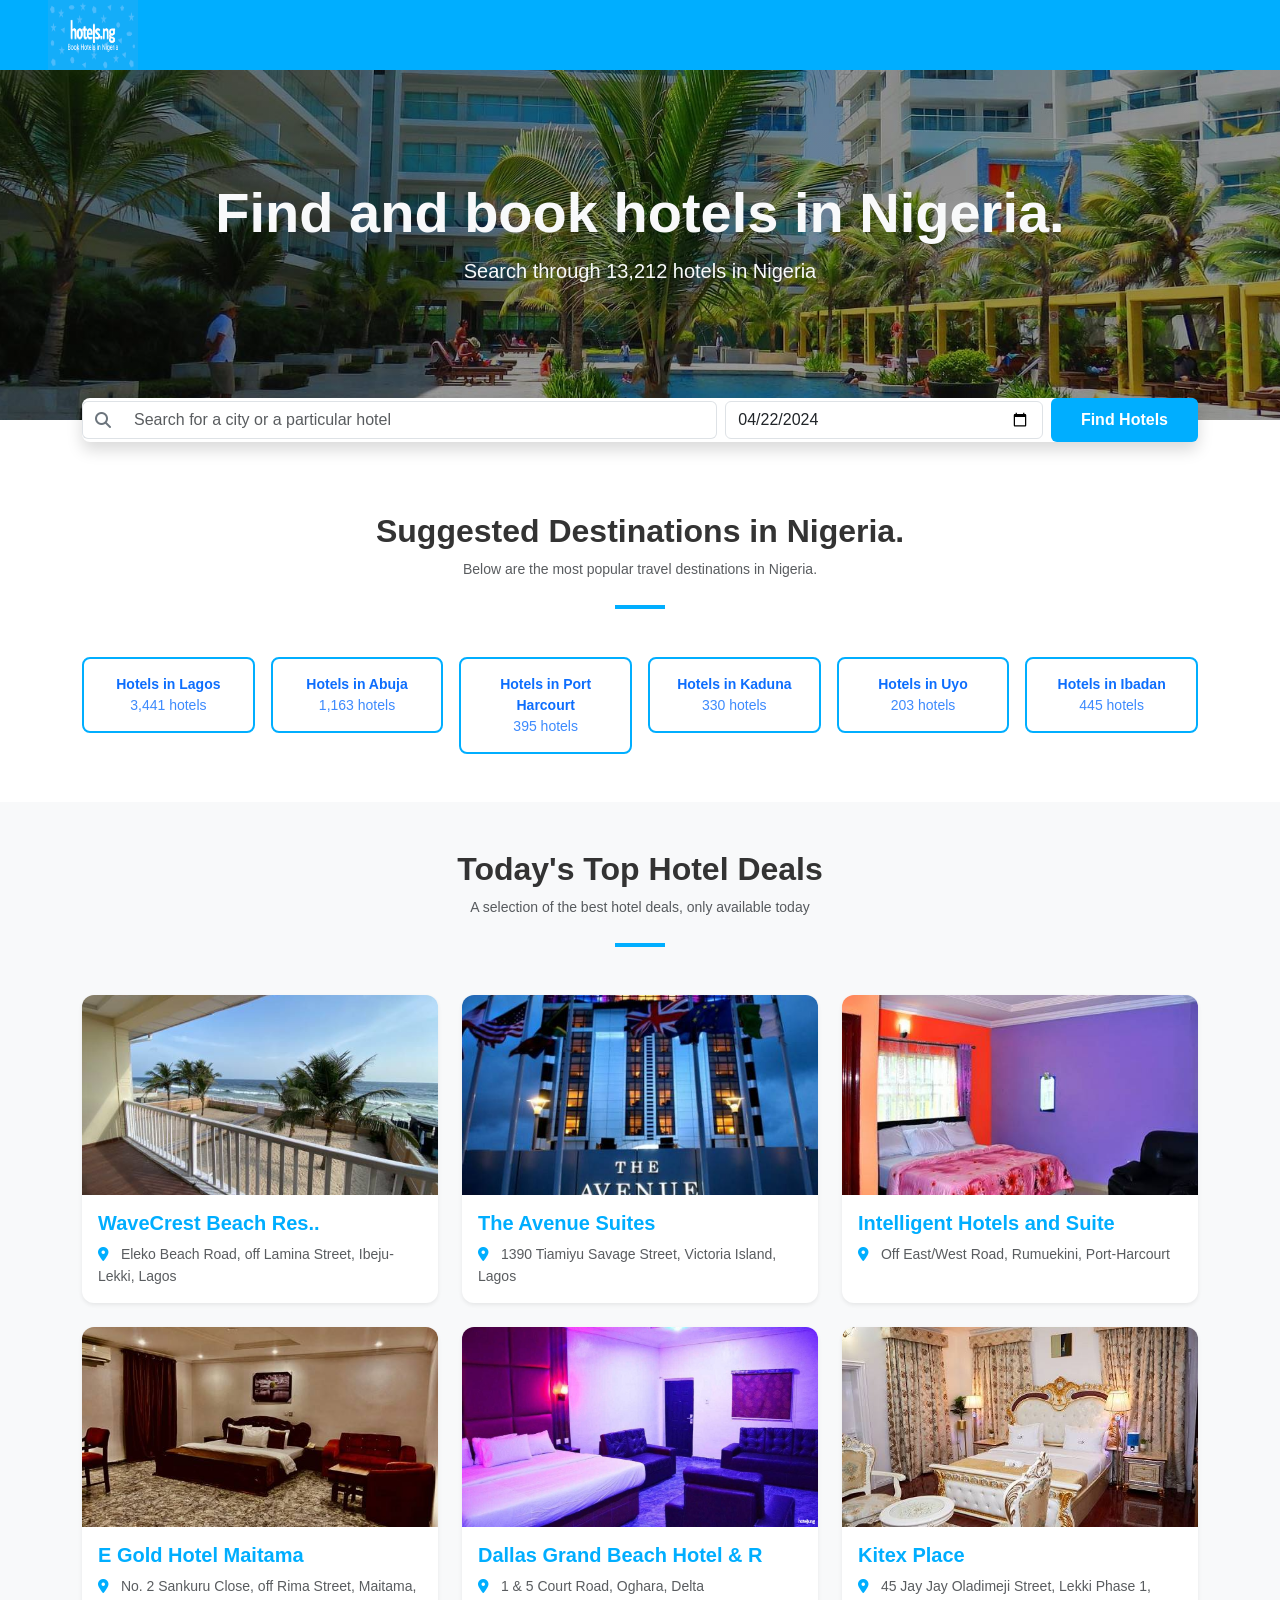
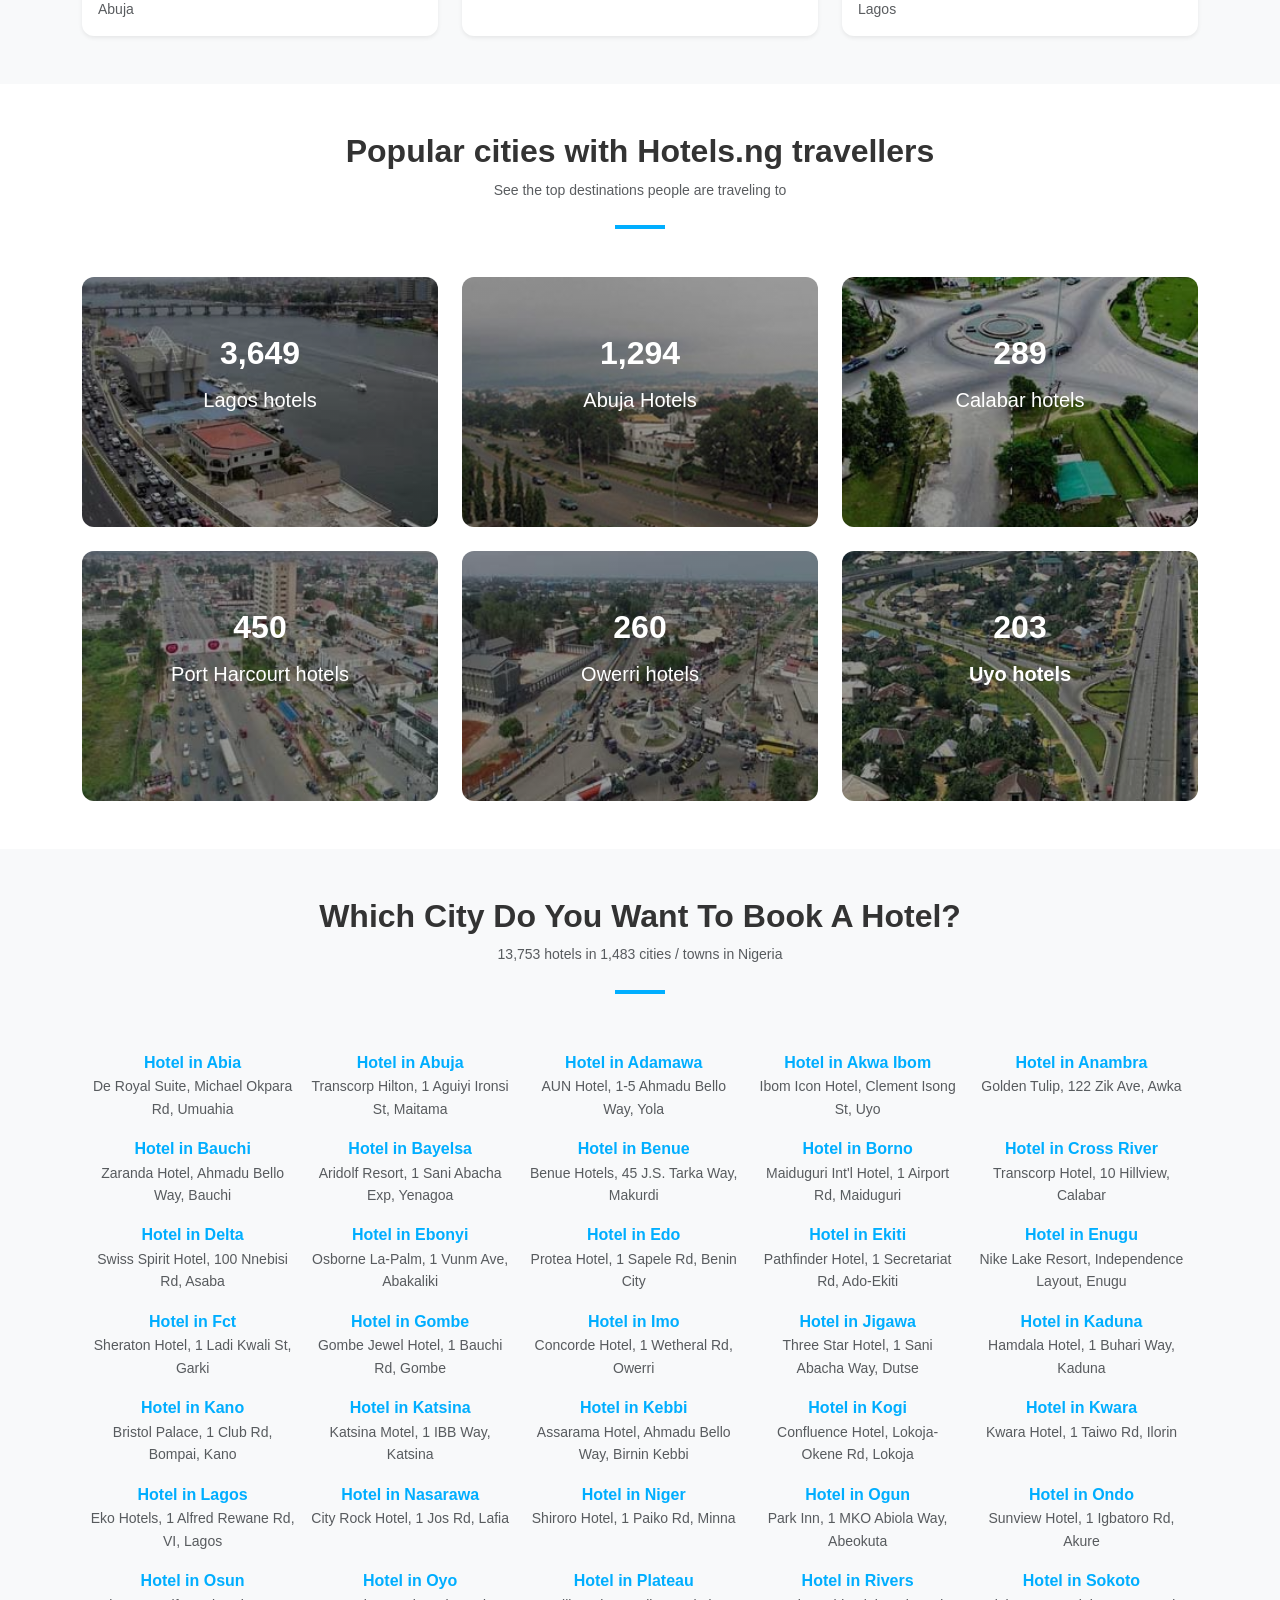
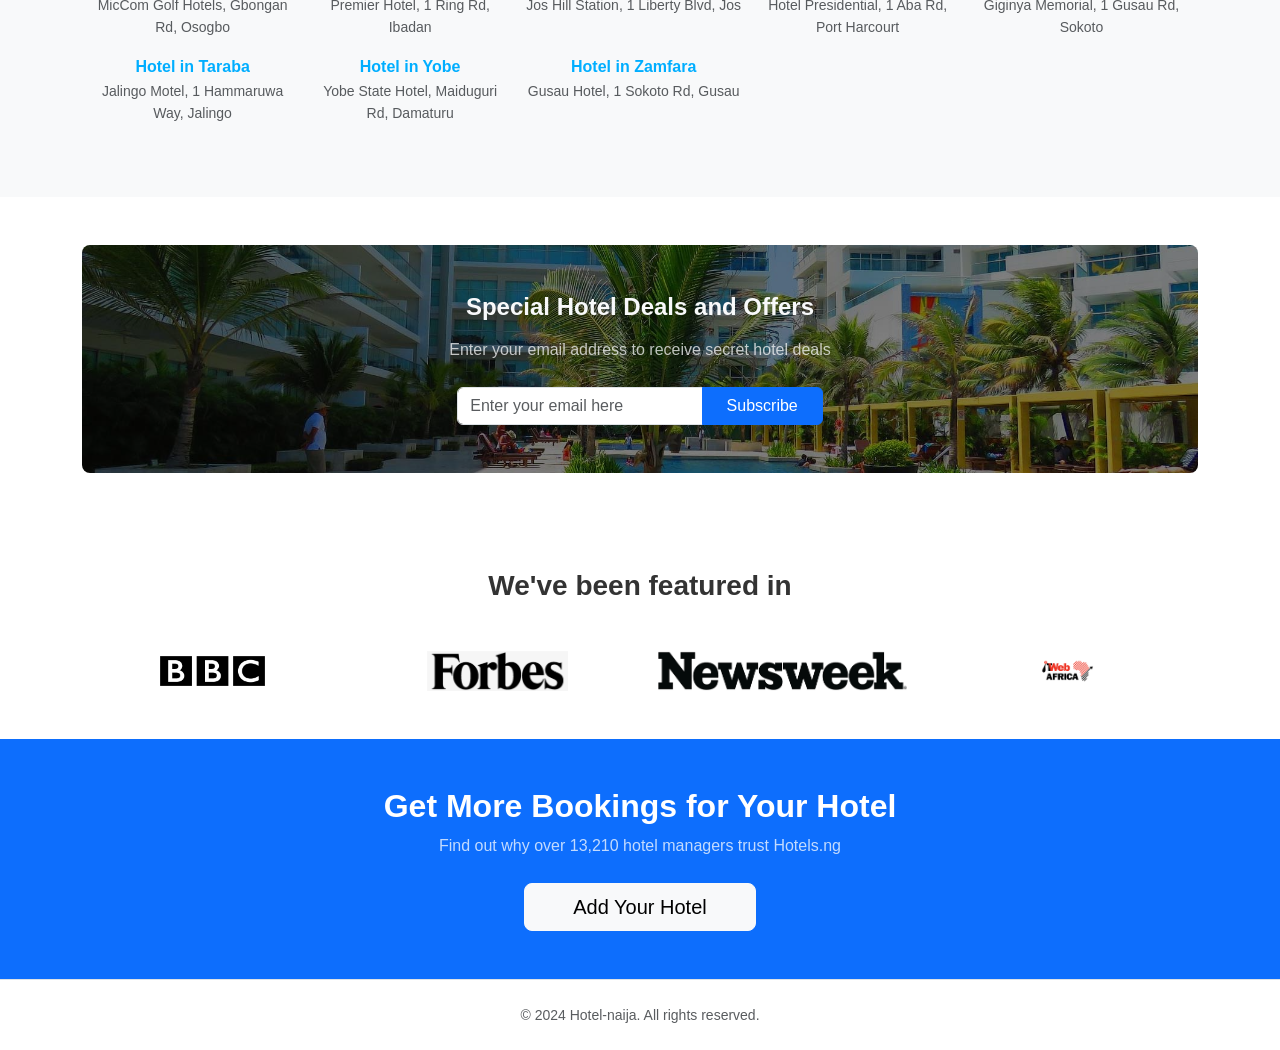
==== commit 5ca81351: "addeded" ====
--- a/index.html
+++ b/index.html
@@ -368,6 +368,19 @@
         <p class="text-muted mb-0 small">&copy; 2024 Hotel-naija. All rights reserved.</p>
     </footer>
 
+    <script>
+        window.addEventListener('scroll', function() {
+            const searchContainer = document.querySelector('.cover-form-container');
+            const heroSection = document.querySelector('.hero-section');
+            const stickyPoint = heroSection.offsetHeight - 50;
+
+            if (window.scrollY > stickyPoint) {
+                searchContainer.classList.add('is-sticky');
+            } else {
+                searchContainer.classList.remove('is-sticky');
+            }
+        });
+    </script>
 </body>
 
 </html>
--- a/css/hotel-ng.css
+++ b/css/hotel-ng.css
@@ -55,18 +55,30 @@
 /* Search Form */
 .cover-form-container {
     padding-top: 0;
-    position: sticky;
-    top: -1px;
+    position: relative;
     z-index: 999;
+    transition: all 0.3s ease;
+}
+
+.cover-form-container.is-sticky {
+    position: fixed;
+    top: 0;
+    left: 0;
+    width: 100%;
+    background: var(--white);
+    padding: 10px 0;
+    box-shadow: var(--shadow-sm);
+    z-index: 1050;
 }
 
 .cover-form {
     background: var(--white);
     border-radius: 8px;
     box-shadow: var(--shadow);
-    padding: 20px;
+    padding: 25px;
     transform: translateY(-50%);
     width: 100%;
+    transition: all 0.3s ease;
 }
 
 .search-input {
@@ -203,9 +215,10 @@
     opacity: 1; /* Show on hover */
 }
 
-.pattern-btn:hover {
-    background: var(--white);
-    color: var(--primary-color);
+ .pattern-btn:hover {
+    background: var(--primary-color);
+    color: var(--white);
+    border-color: var(--primary-color);
 }
 
 /* City Selector */
@@ -286,6 +299,12 @@
     .cover-form-container.is-sticky .cover-form {
         transform: none;
         border-radius: 0;
-        padding: 10px 0;
-    }
+        padding: 5px 0;
+        box-shadow: none;
+    }
+}
+
+.cover-form-container.is-sticky form {
+    max-width: 1140px;
+    margin: 0 auto;
 }
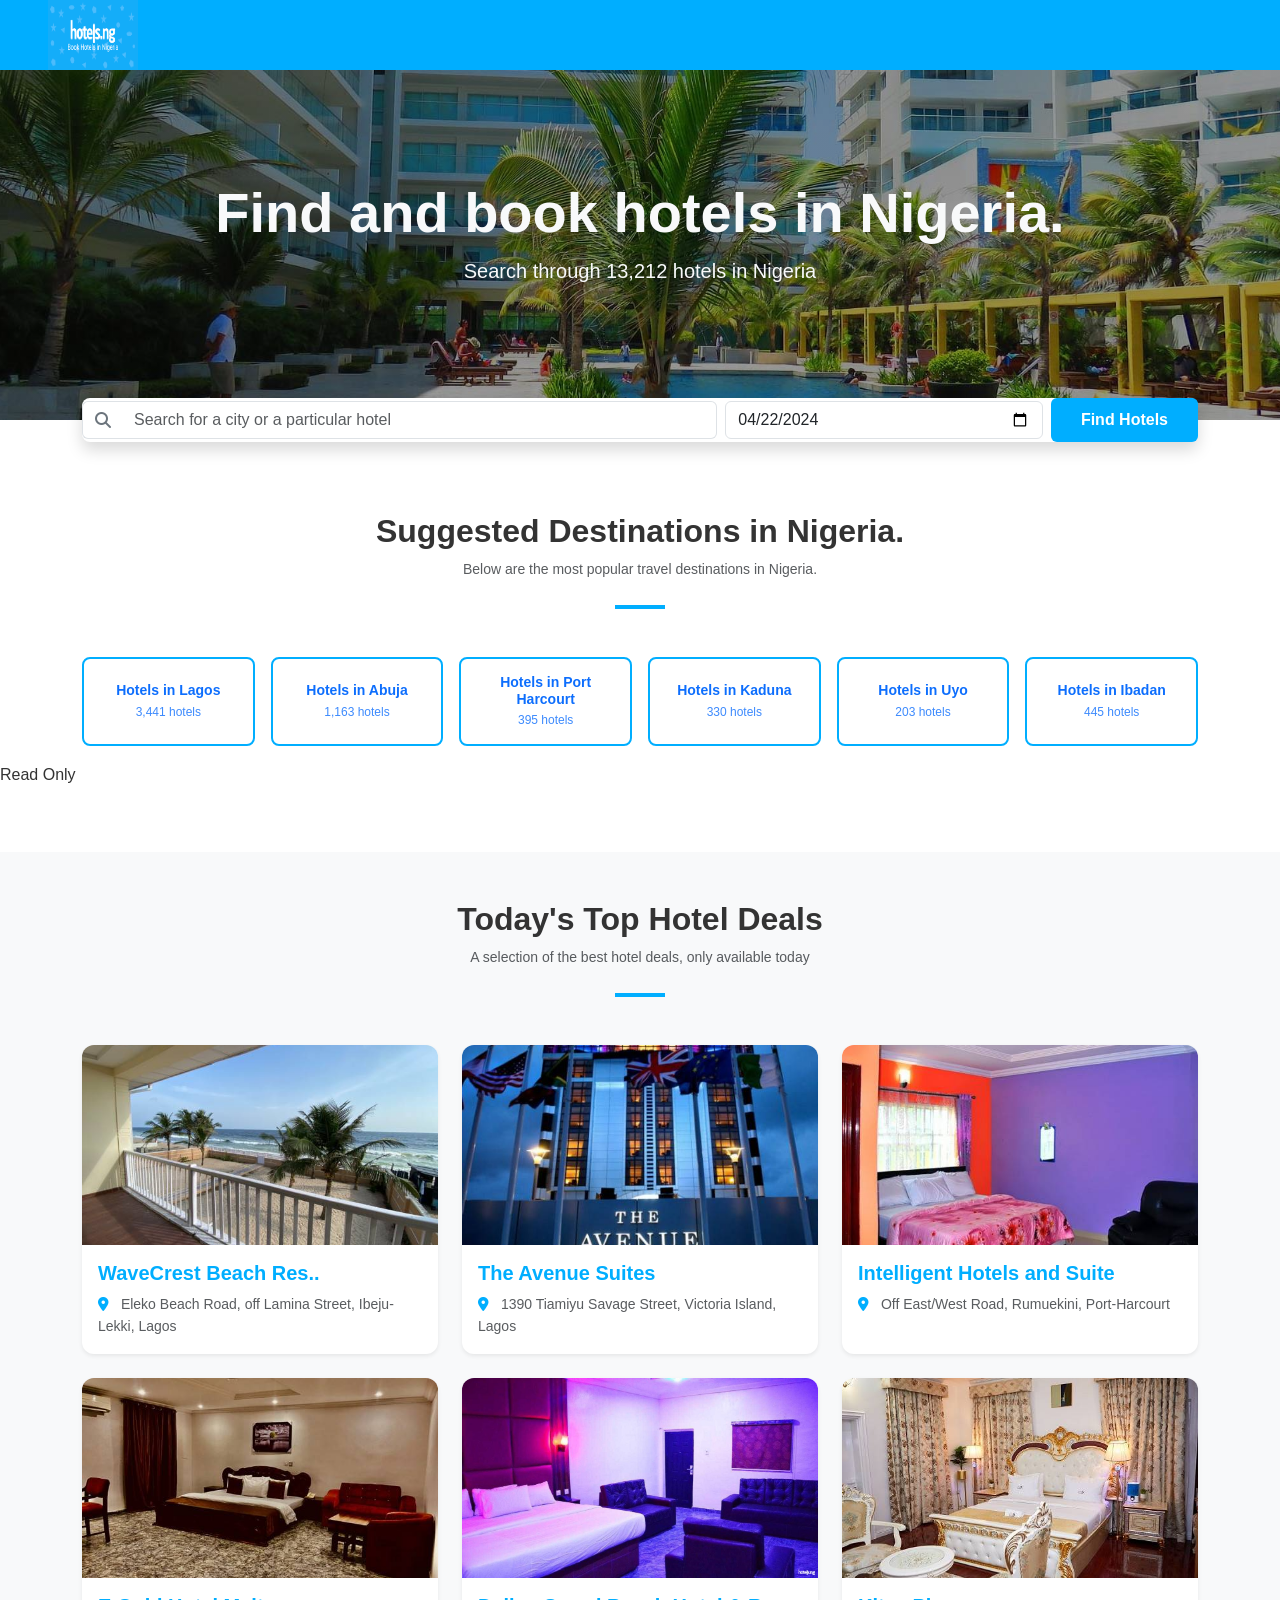
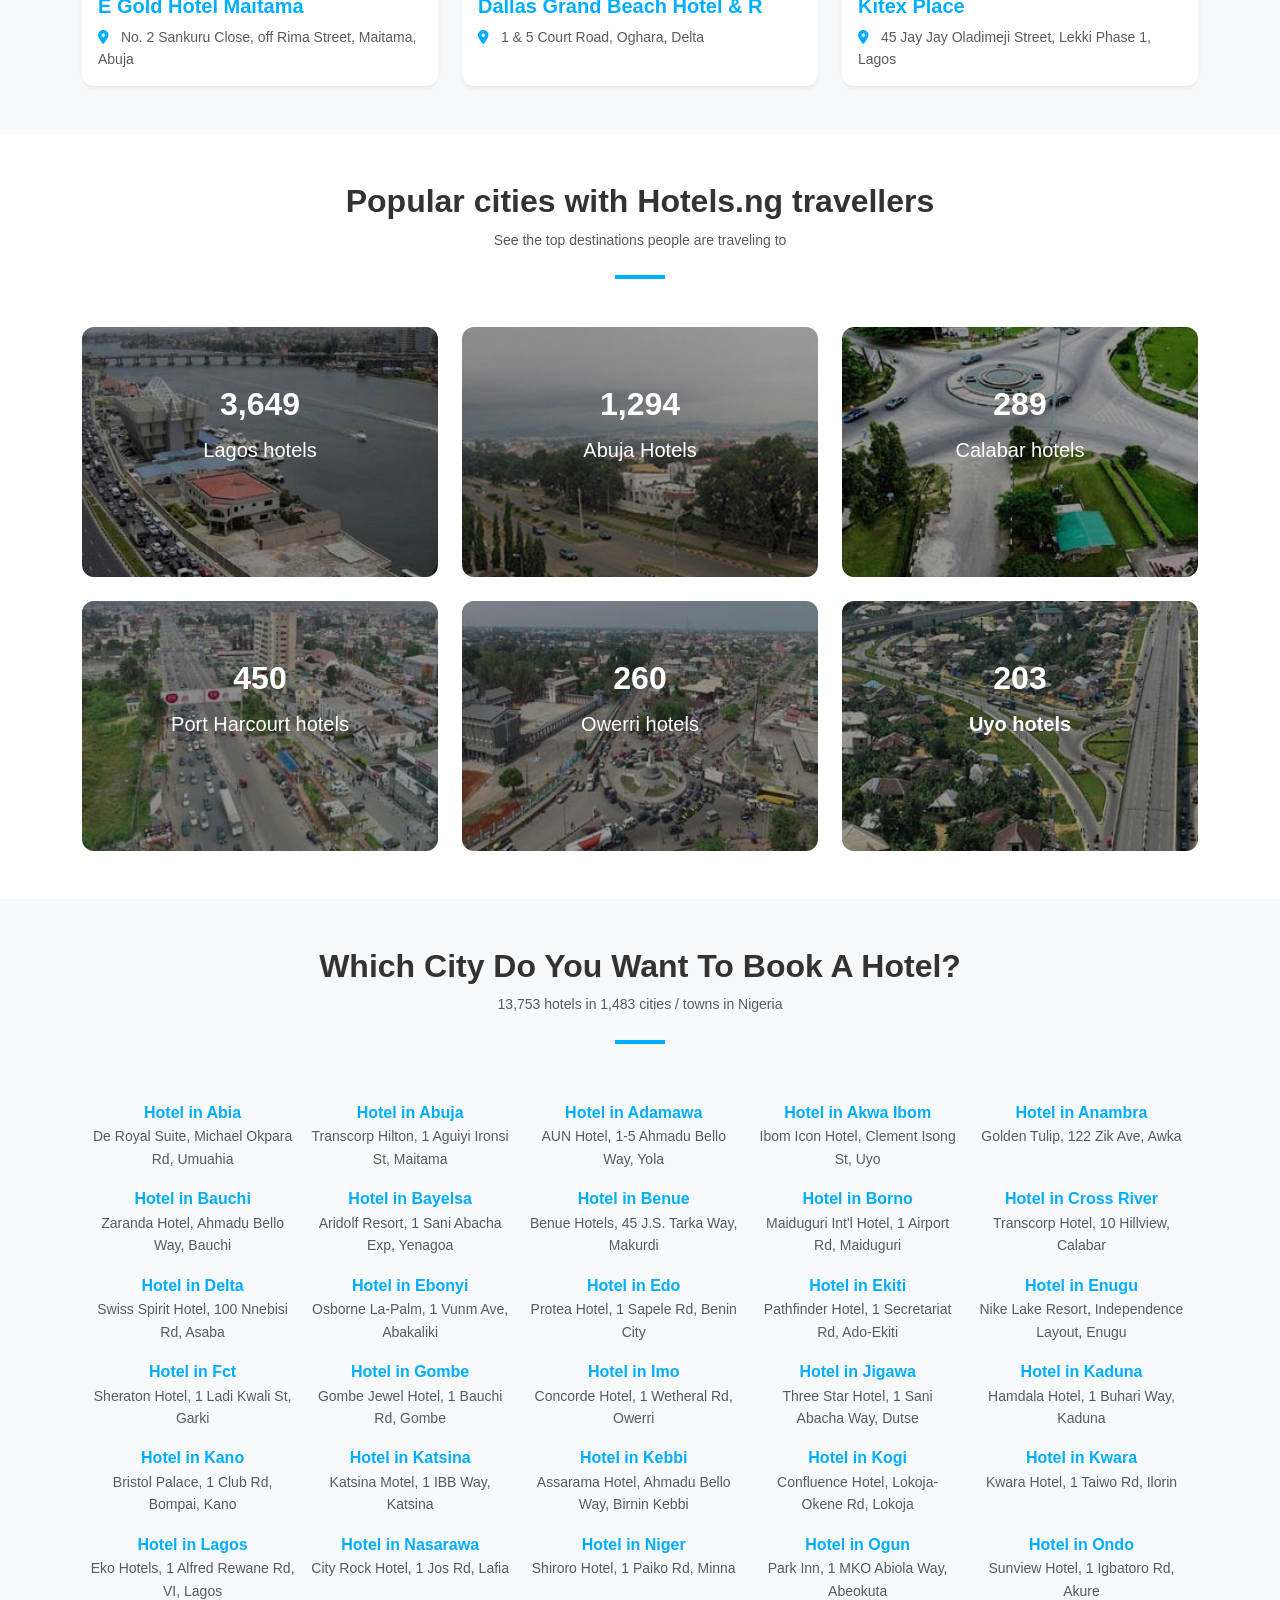
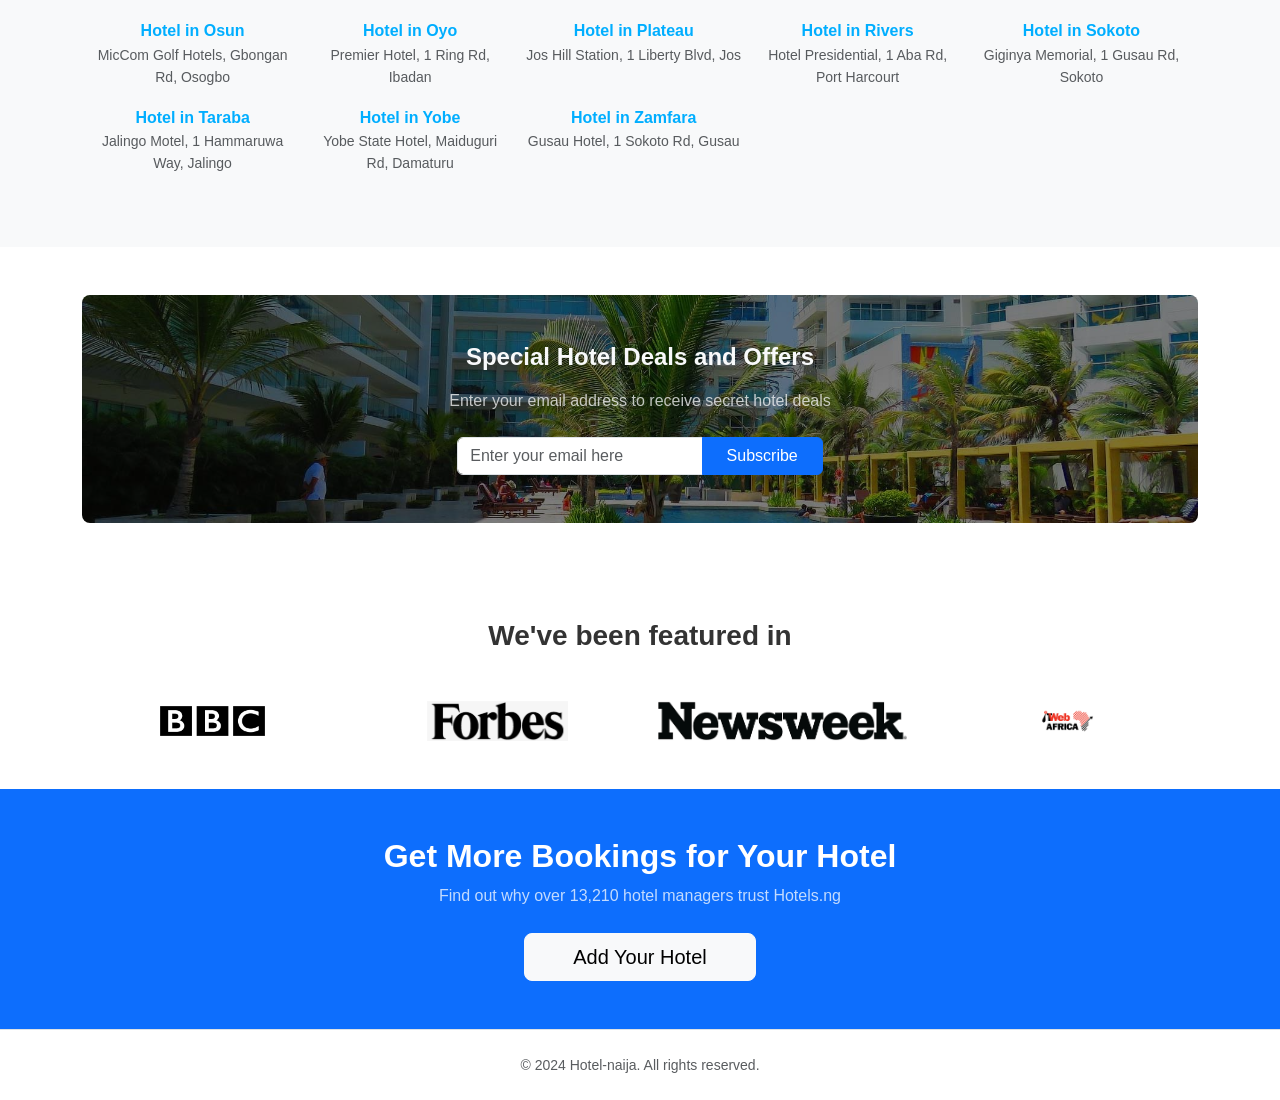
==== commit 85ec2c8c: "updated" ====
--- a/index.html
+++ b/index.html
@@ -58,45 +58,46 @@
                 <p class="text-muted mb-4 small">Below are the most popular travel destinations in Nigeria.</p>
                 <div class="horrizotal-line mx-auto mb-5"></div>
                 
-                <div class="row g-3 justify-content-center">
-                    <div class="col-6 col-md-4 col-lg-2">
-                        <button type="button" class="btn btn-outline-primary bit-box">
+                <div class="row g-3 justify-content-start justify-content-lg-center flex-nowrap overflow-x-auto pb-3 destination-row">
+                    <div class="col-auto col-lg">
+                        <button type="button" class="btn btn-outline-primary bit-box h-100 d-flex flex-column align-items-center justify-content-center">
                             <span class="fw-bold d-block">Hotels in Lagos</span>
                             <small>3,441 hotels</small>
                         </button>
                     </div>
-                    <div class="col-6 col-md-4 col-lg-2">
-                        <button type="button" class="btn btn-outline-primary bit-box">
+                    <div class="col-auto col-lg">
+                        <button type="button" class="btn btn-outline-primary bit-box h-100 d-flex flex-column align-items-center justify-content-center">
                             <span class="fw-bold d-block">Hotels in Abuja</span>
                             <small>1,163 hotels</small>
                         </button>
                     </div>
-                    <div class="col-6 col-md-4 col-lg-2">
-                        <button type="button" class="btn btn-outline-primary bit-box">
+                    <div class="col-auto col-lg">
+                        <button type="button" class="btn btn-outline-primary bit-box h-100 d-flex flex-column align-items-center justify-content-center">
                             <span class="fw-bold d-block">Hotels in Port Harcourt</span>
                             <small>395 hotels</small>
                         </button>
                     </div>
-                    <div class="col-6 col-md-4 col-lg-2">
-                        <button type="button" class="btn btn-outline-primary bit-box">
+                    <div class="col-auto col-lg">
+                        <button type="button" class="btn btn-outline-primary bit-box h-100 d-flex flex-column align-items-center justify-content-center">
                             <span class="fw-bold d-block">Hotels in Kaduna</span>
                             <small>330 hotels</small>
                         </button>
                     </div>
-                    <div class="col-6 col-md-4 col-lg-2">
-                        <button type="button" class="btn btn-outline-primary bit-box">
+                    <div class="col-auto col-lg">
+                        <button type="button" class="btn btn-outline-primary bit-box h-100 d-flex flex-column align-items-center justify-content-center">
                             <span class="fw-bold d-block">Hotels in Uyo</span>
                             <small>203 hotels</small>
                         </button>
                     </div>
-                    <div class="col-6 col-md-4 col-lg-2">
-                        <button type="button" class="btn btn-outline-primary bit-box">
+                    <div class="col-auto col-lg">
+                        <button type="button" class="btn btn-outline-primary bit-box h-100 d-flex flex-column align-items-center justify-content-center">
                             <span class="fw-bold d-block">Hotels in Ibadan</span>
                             <small>445 hotels</small>
                         </button>
                     </div>
                 </div>
             </div>
+           <p class="">Read Only</p>
         </section>
 
         <section class="deals py-5 bg-light">
--- a/css/hotel-ng.css
+++ b/css/hotel-ng.css
@@ -112,24 +112,61 @@
 .bit-box {
     padding: 15px 10px;
     width: 100%;
+    height: 100%;
     border: 2px solid var(--primary-color);
     border-radius: 8px;
     transition: all 0.3s ease;
     background: var(--white);
+    display: flex;
+    flex-direction: column;
+    align-items: center;
+    justify-content: center;
+    min-height: 80px;
 }
 
 .bit-box:hover {
     background: var(--primary-color);
     color: var(--white);
+    transform: translateY(-2px);
+    box-shadow: var(--shadow-sm);
 }
 
 .bit-box span {
     font-size: 14px;
+    line-height: 1.2;
+    margin-bottom: 4px;
 }
 
 .bit-box small {
     display: block;
     opacity: 0.8;
+    font-size: 12px;
+}
+
+/* Custom Scrollbar for Destination Row */
+.destination-row::-webkit-scrollbar {
+    height: 6px;
+}
+
+.destination-row::-webkit-scrollbar-track {
+    background: #f1f1f1;
+    border-radius: 10px;
+}
+
+.destination-row::-webkit-scrollbar-thumb {
+    background: var(--primary-color);
+    border-radius: 10px;
+}
+
+.destination-row::-webkit-scrollbar-thumb:hover {
+    background: var(--primary-dark);
+}
+
+@media (max-width: 991.98px) {
+    .destination-row .col-auto {
+        min-width: 160px;
+        flex: 0 0 160px;
+    }
 }
 
 /* Cards */
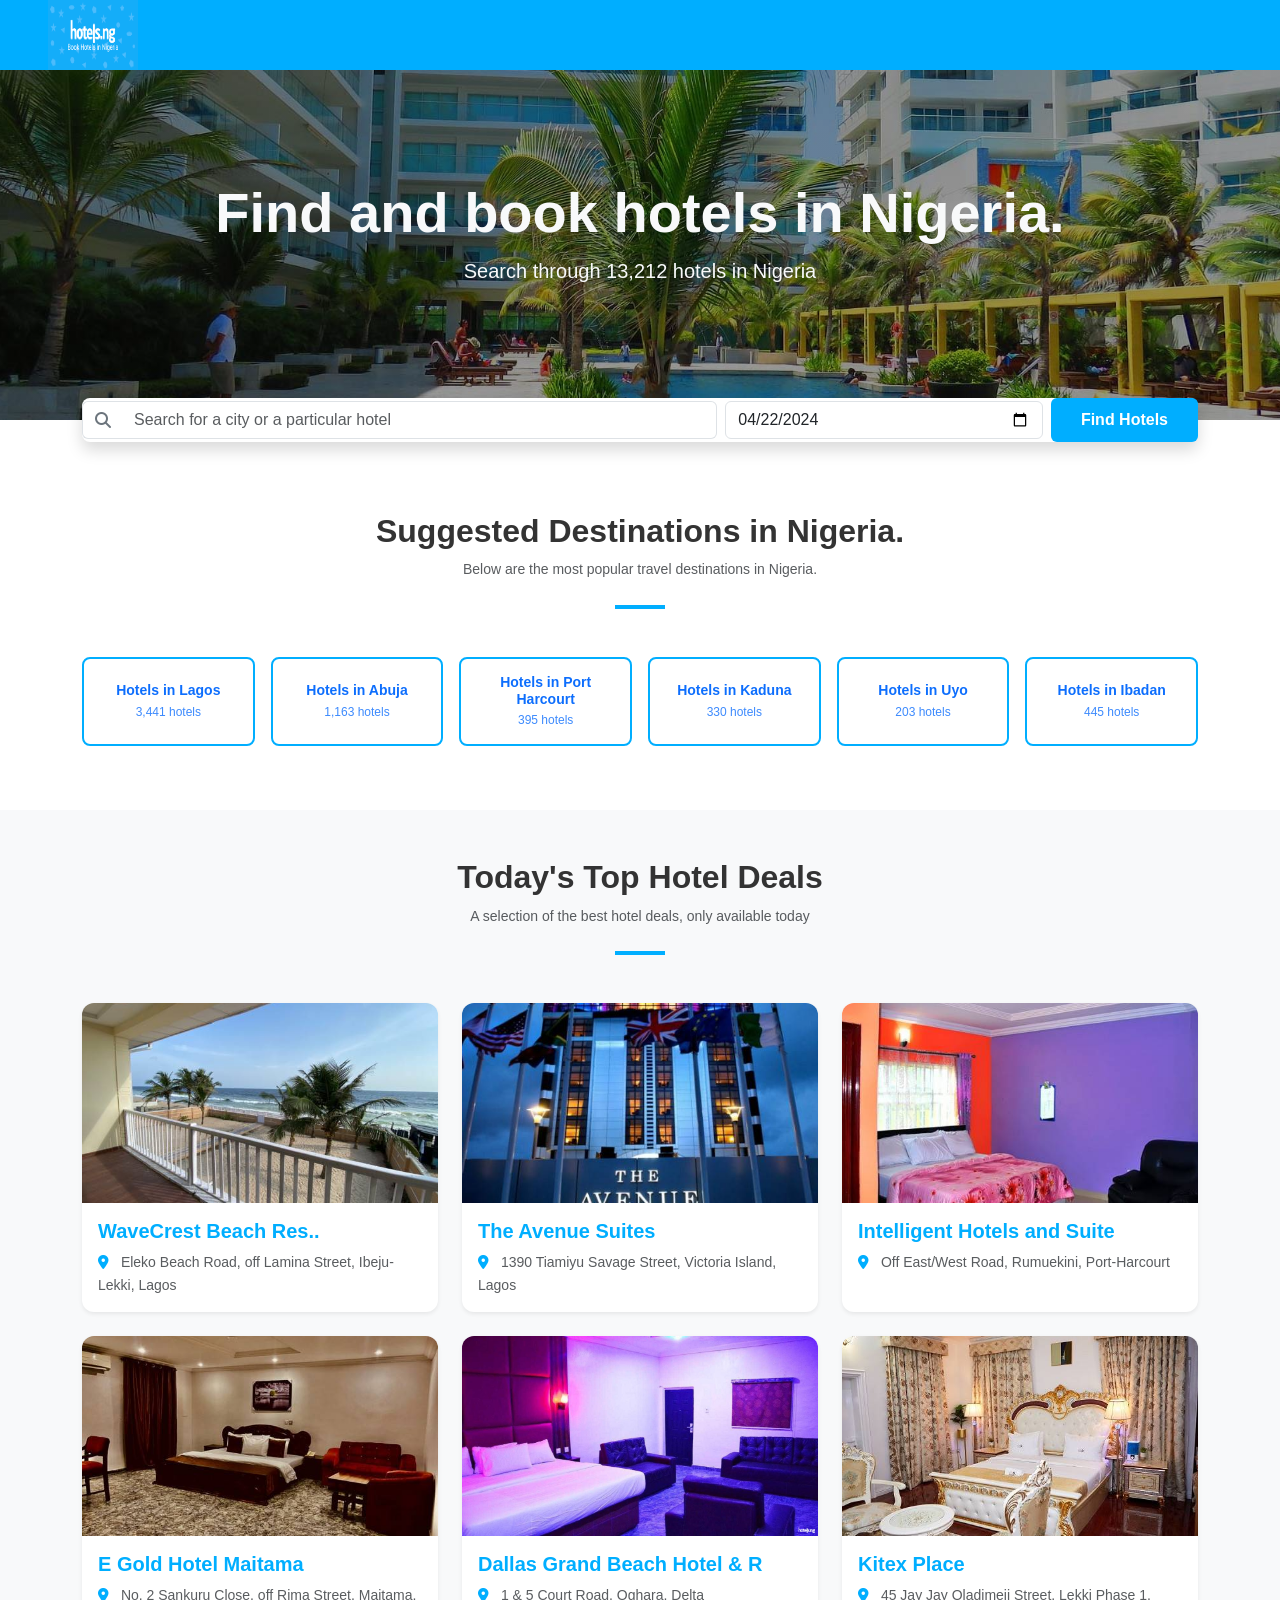
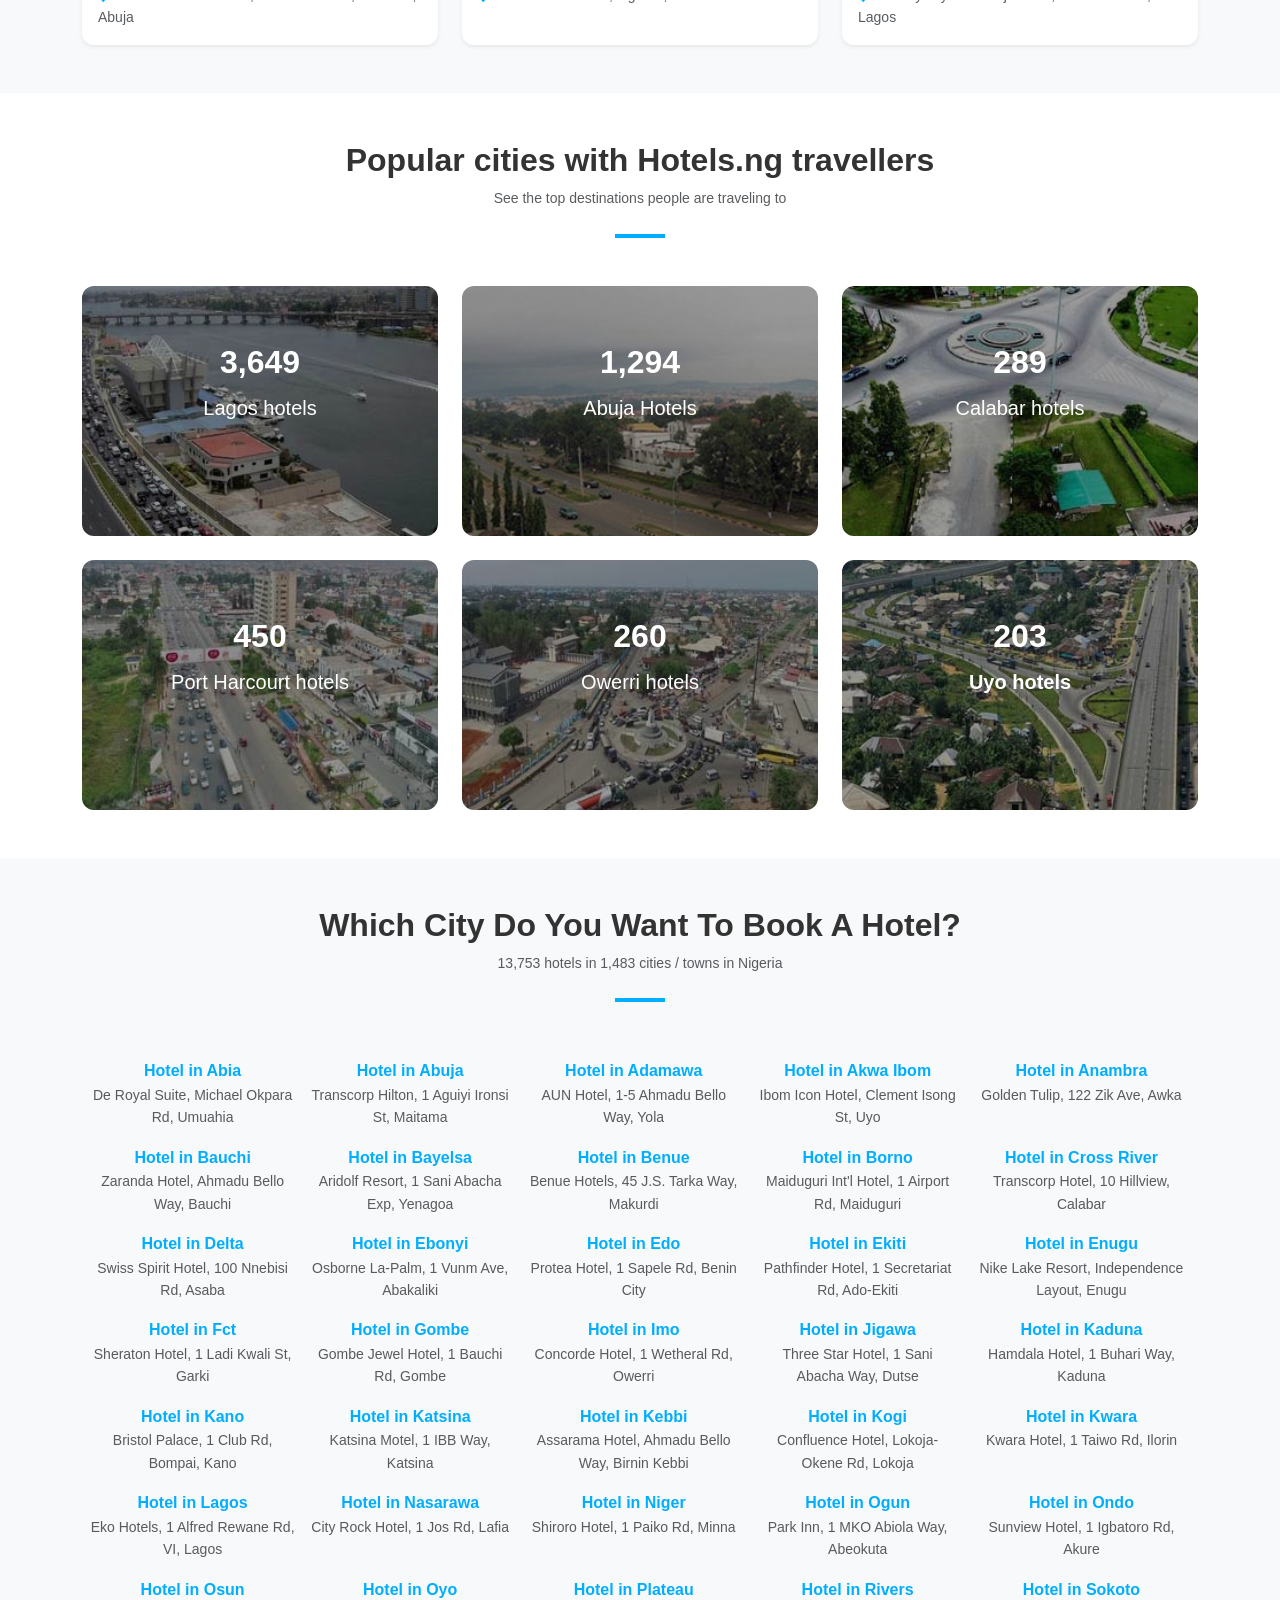
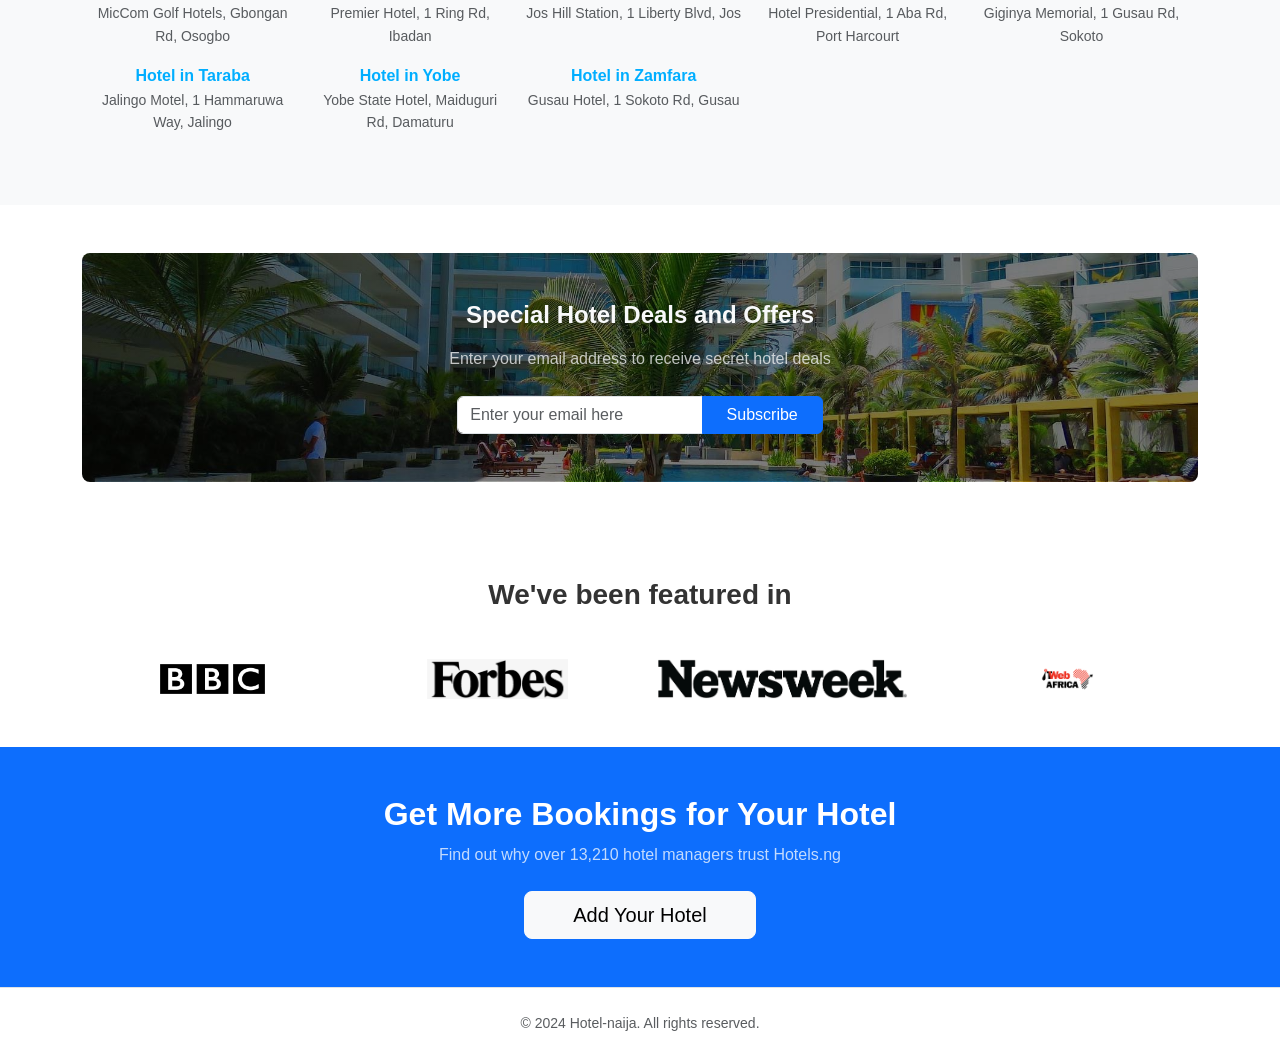
==== commit 3bc3dc53: "updated" ====
--- a/index.html
+++ b/index.html
@@ -97,7 +97,7 @@
                     </div>
                 </div>
             </div>
-           <p class="">Read Only</p>
+        
         </section>
 
         <section class="deals py-5 bg-light">
